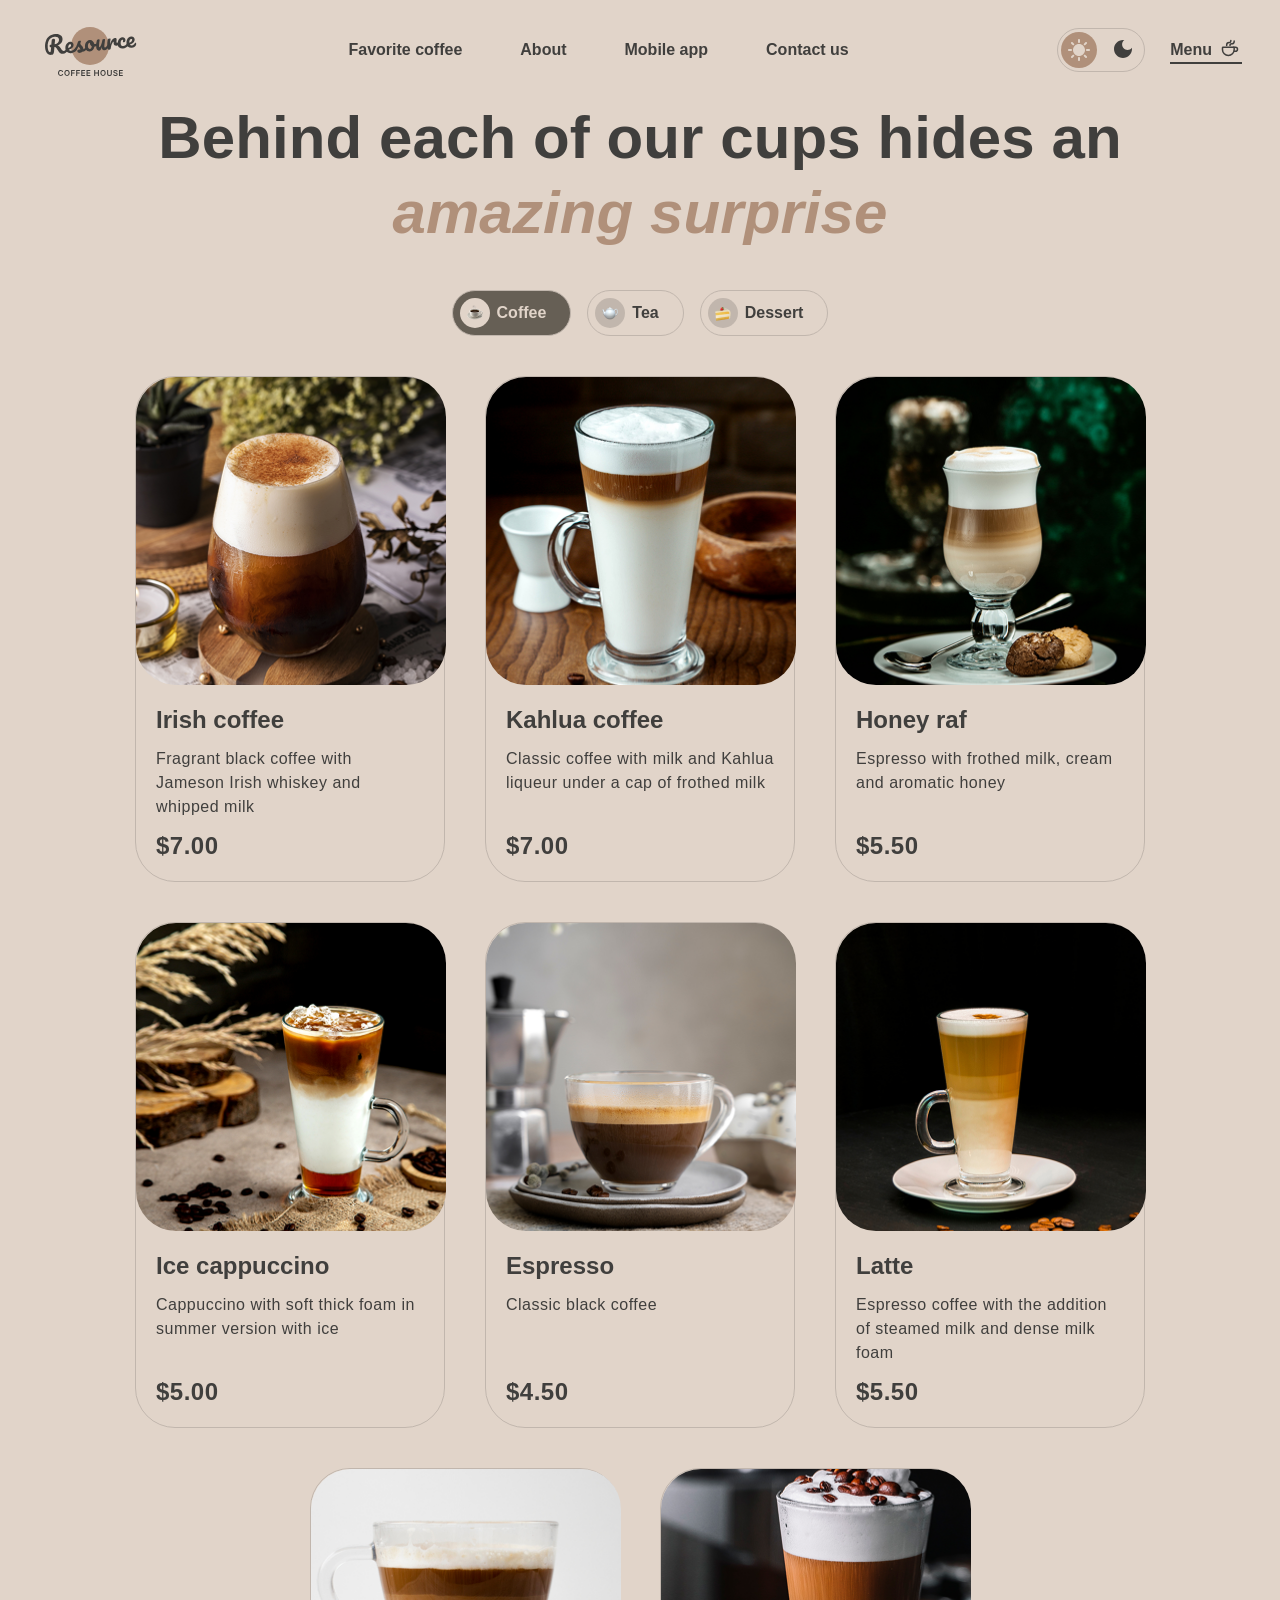
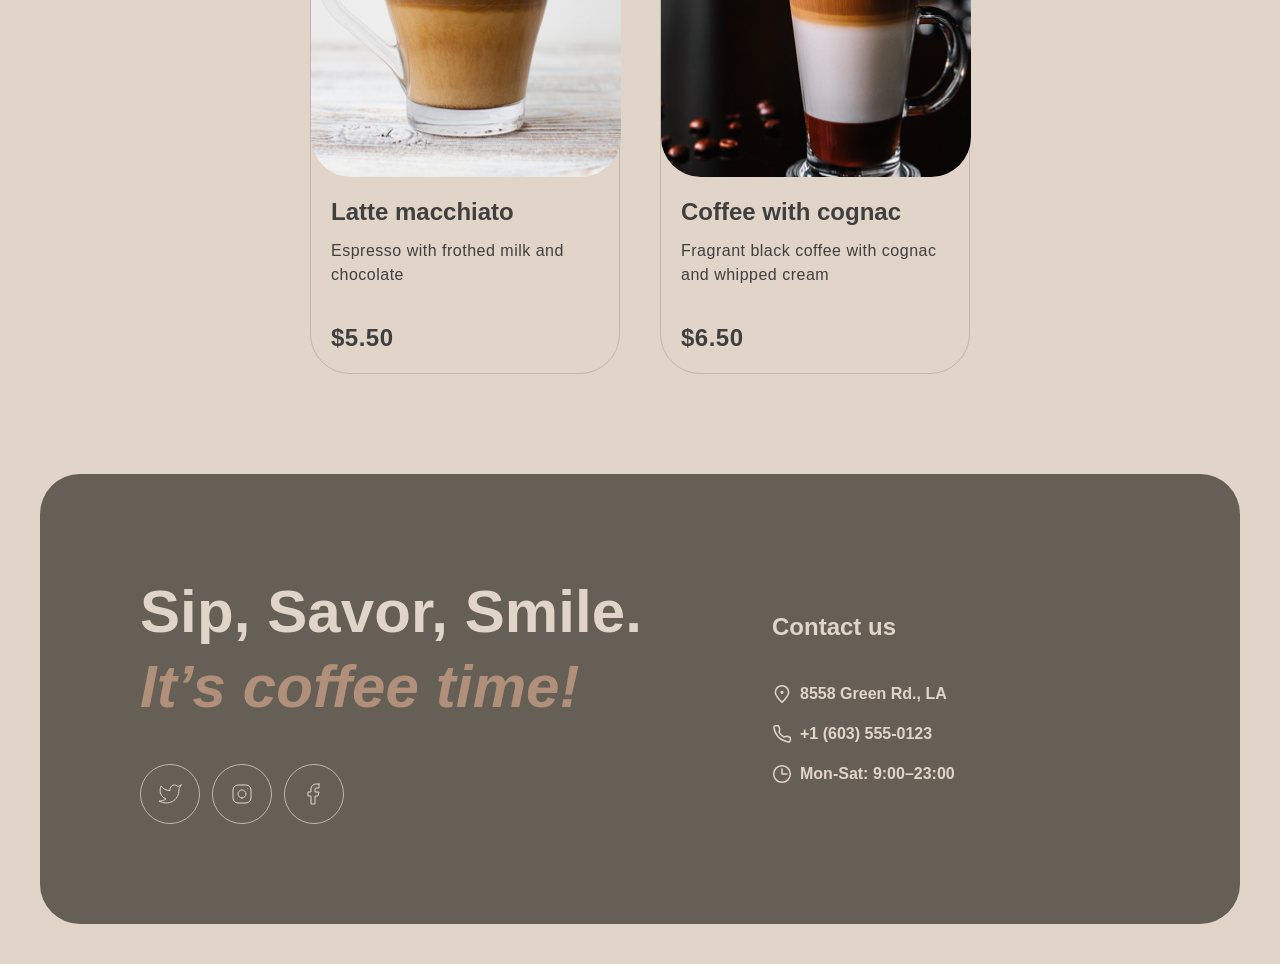
==== menu.html @ 028eb232 "feat: add burger window for 768px resolution" ====
<!DOCTYPE html>
<html lang="en">
<head>
  <meta charset="UTF-8">
  <meta name="viewport" content="width=device-width, initial-scale=1.0">
  <title>Menu</title>
  <link rel="icon" type="image/svg+xml" href="./assets/svg/coffee-favicon.svg">
  <link rel="stylesheet" href="./css/fonts.css">
  <link rel="stylesheet" href="./css/normalize.css">
  <link rel="stylesheet" href="./css/settings.css">
  <link rel="stylesheet" href="./css/base.css">
  <link rel="stylesheet" href="./css/layouts.css">
  <link rel="stylesheet" href="./css/header.css">
  <link rel="stylesheet" href="./css/burger.css">
  <link rel="stylesheet" href="./css/sections.css">
  <link rel="stylesheet" href="./css/menu.css">
  <link rel="stylesheet" href="./css/footer.css">
</head>
<body>

  <header class="header" id="header-placeholder">
    <div class="wrapper">
      <div class="header__menu">
        <div class="header__logo">
          <a href="index.html">
            <span class="title-resource">
              <svg width="93" height="23" viewBox="0 0 93 23" fill="none" xmlns="http://www.w3.org/2000/svg">
                <path d="M91.4304 9.72829C91.6376 9.71017 91.8054 9.79186 91.9337 9.97336C92.0779 10.1535 92.1647 10.4109 92.194 10.7456C92.2442 11.3194 92.1519 11.8254 91.9172 12.2635C91.5309 12.9879 90.9878 13.5735 90.2881 14.0202C89.6043 14.4655 88.7603 14.732 87.7562 14.8199C86.226 14.9538 84.9988 14.6034 84.0745 13.7688C83.1489 12.9182 82.6177 11.7119 82.4811 10.1499C82.3849 9.05008 82.5267 8.00976 82.9067 7.02891C83.2852 6.03212 83.8566 5.21924 84.6207 4.59025C85.4007 3.95987 86.3087 3.59935 87.3448 3.50871C88.2692 3.42783 89.0348 3.64192 89.6415 4.15098C90.2468 4.64411 90.5905 5.36087 90.6728 6.30128C90.769 7.40108 90.4535 8.38432 89.7263 9.251C89.0136 10.1003 87.7291 10.8391 85.8728 11.4673C86.3195 12.167 86.9971 12.4771 87.9056 12.3977C88.5591 12.3405 89.0798 12.1423 89.4678 11.8032C89.8716 11.4627 90.3211 10.9095 90.8162 10.1434C90.9866 9.88758 91.1913 9.74921 91.4304 9.72829ZM87.1433 5.88732C86.5536 5.93892 86.0815 6.32553 85.727 7.04717C85.3885 7.76742 85.2618 8.61368 85.3468 9.58597L85.351 9.63379C86.2719 9.32836 86.9838 8.9288 87.4867 8.43509C87.9896 7.94138 88.2152 7.39966 88.1636 6.80991C88.1371 6.50707 88.0285 6.27565 87.8379 6.11566C87.6617 5.93833 87.4302 5.86222 87.1433 5.88732Z" fill="currentColor"/>
                <path d="M79.0495 15.5817C77.4875 15.7183 76.2298 15.3867 75.2765 14.5867C74.3377 13.7694 73.8048 12.6356 73.6779 11.1851C73.565 9.89403 73.721 8.74004 74.146 7.72313C74.571 6.70622 75.1669 5.89921 75.9338 5.3021C76.7006 4.70499 77.5304 4.36739 78.423 4.2893C79.2996 4.2126 80 4.41633 80.5242 4.90048C81.063 5.36731 81.3679 6.00716 81.439 6.82006C81.4976 7.4895 81.3957 8.06859 81.1333 8.55732C80.8868 9.04465 80.5245 9.30924 80.0463 9.35107C79.7435 9.37757 79.4901 9.32746 79.2863 9.20074C79.0984 9.07263 78.9933 8.88106 78.971 8.62603C78.9613 8.51446 78.966 8.38555 78.9854 8.23931C79.0047 8.09307 79.0195 7.98737 79.0299 7.92222C79.0887 7.67616 79.109 7.44953 79.0909 7.24232C79.0727 7.03511 79.003 6.8806 78.8817 6.77879C78.7763 6.67558 78.628 6.63235 78.4367 6.64908C78.0701 6.68115 77.742 6.8785 77.4525 7.24111C77.1616 7.58778 76.945 8.04841 76.8025 8.62302C76.66 9.19762 76.6181 9.81965 76.6767 10.4891C76.8384 12.338 77.7242 13.1921 79.3341 13.0512C79.9876 12.9941 80.6701 12.7175 81.3816 12.2216C82.1076 11.7084 82.7989 10.9814 83.4554 10.0406C83.6271 9.8007 83.8325 9.6703 84.0716 9.64938C84.2788 9.63125 84.4466 9.71294 84.5749 9.89445C84.7191 10.0746 84.8059 10.332 84.8352 10.6667C84.8882 11.2724 84.78 11.7797 84.5106 12.1888C83.8424 13.1788 83.0045 13.9748 81.9972 14.5769C81.0044 15.1617 80.0218 15.4966 79.0495 15.5817Z" fill="currentColor"/>
                <path d="M65.3009 16.7846C64.6952 16.8376 64.237 16.5565 63.9262 15.9412C63.6313 15.3246 63.4225 14.3149 63.2998 12.9123C63.1185 10.8402 63.2412 8.84593 63.6678 6.92946C63.7708 6.45468 63.9726 6.09973 64.2733 5.86464C64.5885 5.6122 65.0409 5.46019 65.6307 5.40859C65.9495 5.3807 66.1761 5.40103 66.3106 5.46957C66.4451 5.53811 66.5221 5.68395 66.5416 5.9071C66.5639 6.16212 66.4946 6.74639 66.3336 7.6599C66.23 8.31141 66.1513 8.88043 66.0975 9.36697C66.0437 9.85351 66.0156 10.4502 66.0132 11.1571C66.4192 9.74035 66.9114 8.57302 67.4896 7.65513C68.0678 6.73724 68.6516 6.06781 69.2412 5.64682C69.8467 5.22444 70.4124 4.99025 70.9384 4.94423C71.9745 4.85359 72.5378 5.32629 72.6284 6.36233C72.6466 6.56954 72.6188 7.07789 72.545 7.8874C72.4733 8.53612 72.4444 8.94018 72.4584 9.09957C72.5072 9.65744 72.7308 9.91894 73.1293 9.88408C73.5756 9.84503 74.1187 9.44417 74.7587 8.68149C74.9478 8.45615 75.1539 8.33372 75.377 8.3142C75.5842 8.29607 75.752 8.37776 75.8803 8.55927C76.0231 8.72344 76.1078 8.95695 76.1343 9.2598C76.1859 9.84954 76.067 10.3257 75.7775 10.6883C75.3716 11.1896 74.8805 11.6341 74.3041 12.0218C73.7422 12.3922 73.1266 12.6067 72.4571 12.6652C71.6124 12.7392 70.948 12.5805 70.464 12.1891C69.996 11.7964 69.73 11.2335 69.6658 10.5003C69.6449 10.2612 69.6479 10.02 69.6748 9.77675C69.6788 9.45518 69.6759 9.2386 69.6661 9.12703C69.6438 8.872 69.545 8.75216 69.3697 8.7675C69.1306 8.78842 68.8355 9.08727 68.4844 9.66406C68.1479 10.2235 67.8267 10.9583 67.5209 11.8684C67.2151 12.7786 66.9851 13.7302 66.8311 14.7234C66.7213 15.4879 66.5587 16.0161 66.3433 16.308C66.1425 16.5825 65.795 16.7414 65.3009 16.7846Z" fill="currentColor"/>
                <path d="M54.9981 17.6858C54.2808 17.7486 53.6625 17.4734 53.1431 16.8603C52.6382 16.2299 52.3426 15.4206 52.2561 14.4324C52.1515 13.237 52.1357 12.1382 52.2086 11.136C52.2802 10.1179 52.4504 9.03494 52.7194 7.88712C52.837 7.39501 53.0301 7.03279 53.2989 6.80048C53.5677 6.56817 54.0129 6.42483 54.6345 6.37044C54.9852 6.33976 55.2292 6.37463 55.3664 6.47505C55.5196 6.57407 55.606 6.73516 55.6255 6.95831C55.6367 7.08582 55.5867 7.52385 55.4755 8.27238C55.3677 8.87608 55.2869 9.42119 55.2331 9.90773C55.0607 11.6092 54.999 12.7389 55.0478 13.2968C55.0771 13.6315 55.1378 13.8671 55.2301 14.0036C55.3209 14.1241 55.454 14.1767 55.6293 14.1614C55.8684 14.1405 56.1424 13.8756 56.4512 13.3667C56.776 12.8565 57.0951 12.0978 57.4085 11.0906C57.7378 10.0821 58.0317 8.8518 58.2902 7.39975C58.3758 6.91042 58.5371 6.551 58.774 6.32148C59.0269 6.09056 59.4163 5.95209 59.9423 5.90608C60.3089 5.874 60.5681 5.89951 60.7199 5.98259C60.8703 6.04974 60.956 6.20285 60.9769 6.44194C61.0118 6.84042 60.908 7.94968 60.6657 9.76972C60.3979 11.849 60.285 13.1277 60.3268 13.6059C60.3533 13.9087 60.438 14.1422 60.5808 14.3064C60.7223 14.4546 60.8966 14.5197 61.1038 14.5015C61.4226 14.4737 61.7804 14.2496 62.1773 13.8294C62.5888 13.3919 63.1227 12.7027 63.7792 11.7619C63.951 11.5221 64.1564 11.3917 64.3955 11.3707C64.6027 11.3526 64.7704 11.4343 64.8987 11.6158C65.043 11.7959 65.1298 12.0533 65.159 12.3881C65.2148 13.0256 65.1066 13.533 64.8345 13.9101C64.223 14.8149 63.5425 15.5731 62.7929 16.1847C62.0593 16.795 61.1905 17.1441 60.1863 17.2319C59.4212 17.2988 58.8296 17.0535 58.4114 16.4958C58.0091 15.9367 57.7613 15.1232 57.6679 14.0553C57.4917 15.1629 57.1585 16.0352 56.6681 16.6724C56.1764 17.2936 55.6197 17.6314 54.9981 17.6858Z" fill="currentColor"/>
                <path d="M53.3125 10.3166C53.5197 10.2985 53.6882 10.3881 53.8179 10.5856C53.9476 10.783 54.0264 11.0411 54.0543 11.3599C54.1212 12.125 53.9298 12.5995 53.4801 12.7834C52.5531 13.2017 51.5178 13.4851 50.3744 13.6333C50.1887 14.9987 49.6851 16.1268 48.8636 17.0178C48.0408 17.8929 47.0635 18.3799 45.9318 18.4789C44.9755 18.5626 44.1344 18.4033 43.4086 18.001C42.6987 17.5973 42.1349 17.0283 41.7173 16.2939C41.2998 15.5595 41.0519 14.746 40.9738 13.8534C40.8678 12.6421 41.0048 11.5459 41.3848 10.5651C41.7633 9.56831 42.3361 8.77136 43.1029 8.17425C43.8684 7.5612 44.7453 7.21145 45.7335 7.12499C46.9449 7.01901 47.9541 7.35633 48.7612 8.13696C49.5829 8.90025 50.1111 9.88997 50.346 11.1061C51.091 10.9928 51.9696 10.7553 52.982 10.3937C53.1067 10.3506 53.2169 10.3249 53.3125 10.3166ZM45.9014 15.9279C46.4114 15.8832 46.8316 15.6377 47.162 15.1912C47.5082 14.7433 47.711 14.1233 47.7702 13.3311C47.2468 13.0396 46.8259 12.6348 46.5075 12.1165C46.2051 11.5969 46.0273 11.0343 45.9743 10.4286C45.952 10.1735 45.9536 9.91643 45.9791 9.65722L45.8596 9.66767C45.222 9.72345 44.7153 10.081 44.3393 10.7403C43.9779 11.3822 43.846 12.261 43.9436 13.3768C44.0203 14.2534 44.2462 14.9082 44.6214 15.3412C45.0125 15.7727 45.4391 15.9683 45.9014 15.9279Z" fill="currentColor"/>
                <path d="M36.0623 19.8725C35.2334 19.945 34.5791 19.8095 34.0994 19.466C33.6355 19.1211 33.3827 18.7096 33.3409 18.2314C33.3046 17.817 33.4247 17.4451 33.701 17.1158C33.9774 16.7864 34.4104 16.596 35.0001 16.5444C35.2074 16.5262 35.4485 16.5292 35.7237 16.5533C36.0134 16.5601 36.2306 16.5652 36.3755 16.5686C36.3233 16.1556 36.1935 15.7734 35.9861 15.4222C35.7946 15.0695 35.5567 14.737 35.2724 14.4246C34.9867 14.0962 34.7211 13.8143 34.4757 13.5788C34.0638 14.5624 33.6381 15.3867 33.1983 16.0515C32.7745 16.715 32.3002 17.3507 31.7752 17.9588C31.5133 18.2708 31.2231 18.4408 30.9043 18.4687C30.6492 18.491 30.4344 18.4214 30.2596 18.2601C30.0835 18.0827 29.9836 17.8586 29.9599 17.5876C29.932 17.2688 30.0178 16.9642 30.2172 16.6737L30.4946 16.264C31.2764 15.1034 31.8598 14.153 32.2447 13.4126C32.4752 12.9267 32.7403 12.2851 33.04 11.488C33.3383 10.6749 33.6265 9.83857 33.9046 8.97905C34.1461 8.25124 34.745 7.84549 35.7014 7.76182C36.1477 7.72278 36.462 7.73543 36.6443 7.79979C36.8266 7.86415 36.9254 7.98399 36.9407 8.15932C36.9491 8.25495 36.9305 8.40916 36.8848 8.62195C36.8392 8.83474 36.7697 9.04962 36.6762 9.26659C36.4395 9.86549 36.3386 10.3642 36.3735 10.7627C36.3944 11.0018 36.4971 11.2578 36.6816 11.5307C36.882 11.8023 37.1764 12.1379 37.5647 12.5376C38.1333 13.1624 38.5661 13.7028 38.8629 14.1586C39.1743 14.5971 39.3544 15.0953 39.4032 15.6532C39.4172 15.8126 39.4208 16.0371 39.414 16.3268C40.1685 15.9557 41.0146 15.0706 41.9522 13.6715C42.124 13.4316 42.3294 13.3012 42.5685 13.2803C42.7757 13.2622 42.9434 13.3439 43.0717 13.5254C43.216 13.7055 43.3028 13.9629 43.332 14.2976C43.385 14.9033 43.2768 15.4107 43.0075 15.8197C42.297 16.8777 41.5912 17.622 40.89 18.0528C40.2034 18.4662 39.3276 18.7355 38.2625 18.8608C37.6723 19.4586 36.9389 19.7958 36.0623 19.8725Z" fill="currentColor"/>
                <path d="M32.3681 14.1727C32.5753 14.1545 32.743 14.2362 32.8714 14.4177C33.0156 14.5978 33.1024 14.8553 33.1317 15.19C33.1874 15.8276 33.0792 16.3349 32.8071 16.7121C32.2801 17.4809 31.5011 18.2156 30.4703 18.9161C29.4553 19.6152 28.3342 20.0185 27.1069 20.1259C25.4333 20.2723 24.0945 19.9317 23.0906 19.104C22.0866 18.2764 21.5156 17.0736 21.3776 15.4956C21.2813 14.3958 21.4232 13.3555 21.8032 12.3746C22.1817 11.3778 22.7531 10.5649 23.5171 9.93595C24.2972 9.30557 25.2052 8.94506 26.2413 8.85442C27.1657 8.77354 27.9313 8.98763 28.538 9.49669C29.1432 9.98981 29.487 10.7066 29.5693 11.647C29.6655 12.7468 29.35 13.73 28.6228 14.5967C27.9101 15.446 26.6336 16.1841 24.7932 16.8109C25.2558 17.5092 26.045 17.8096 27.1607 17.712C27.878 17.6492 28.6693 17.3311 29.5346 16.7575C30.4144 16.1665 31.1535 15.4353 31.7518 14.5639C31.9236 14.324 32.129 14.1936 32.3681 14.1727ZM26.0398 11.233C25.45 11.2846 24.9779 11.6712 24.6235 12.3929C24.285 13.1131 24.1583 13.9594 24.2433 14.9317L24.2475 14.9795C25.1684 14.6741 25.8803 14.2745 26.3832 13.7808C26.886 13.2871 27.1117 12.7454 27.0601 12.1556C27.0336 11.8528 26.925 11.6214 26.7343 11.4614C26.5582 11.284 26.3267 11.2079 26.0398 11.233Z" fill="currentColor"/>
                <path d="M23.4426 14.9538C23.6498 14.9356 23.8176 15.0173 23.9459 15.1988C24.0901 15.3789 24.1769 15.6364 24.2062 15.9711C24.2605 16.5927 24.1524 17.1001 23.8816 17.4932C23.1974 18.4846 22.4871 19.2695 21.7507 19.8478C21.0129 20.4103 20.1101 20.7382 19.0421 20.8317C18.0061 20.9223 17.0971 20.7208 16.3151 20.227C15.549 19.7319 14.7799 18.8355 14.0079 17.5379C13.3871 16.5 12.9029 15.7393 12.5555 15.2558C12.2066 14.7563 11.871 14.4082 11.5486 14.2116C11.2422 14.0135 10.8717 13.9094 10.4372 13.8992C10.4027 14.2395 10.3115 15.3076 10.1634 17.1033C10.1056 17.9114 10.0684 18.4045 10.0519 18.5826C9.97758 19.5689 9.72434 20.3459 9.29218 20.9137C8.85863 21.4656 8.15571 21.7841 7.18343 21.8692C6.11551 21.9626 5.13994 21.7347 4.25672 21.1856C3.38804 20.6192 2.68175 19.7976 2.13784 18.7209C1.59254 17.6283 1.25713 16.3647 1.13163 14.9302C0.897356 12.2524 1.15739 9.90081 1.91173 7.87536C2.68201 5.84851 3.85933 4.25183 5.44369 3.0853C7.04259 1.90145 8.94184 1.2133 11.1414 1.02086C12.6716 0.886984 13.9749 1.00585 15.0514 1.37744C16.1279 1.74903 16.9487 2.31966 17.514 3.08932C18.0951 3.85759 18.4304 4.75178 18.5196 5.77189C18.5977 6.66448 18.4592 7.55995 18.1042 8.45832C17.7636 9.33935 17.1996 10.1436 16.412 10.871C15.6244 11.5984 14.6389 12.1745 13.4554 12.5992C14.2386 12.7395 14.8576 13.0226 15.3125 13.4486C15.7673 13.8746 16.241 14.5158 16.7335 15.3721C17.2635 16.2894 17.7632 16.9524 18.2326 17.361C18.7179 17.7683 19.2475 17.9468 19.8213 17.8966C20.3313 17.852 20.8028 17.6421 21.2358 17.2669C21.6673 16.8758 22.1975 16.2351 22.8263 15.345C22.9981 15.1051 23.2035 14.9747 23.4426 14.9538ZM7.1357 14.164C6.59377 14.2114 6.20804 14.1167 5.97852 13.8798C5.76494 13.6415 5.64421 13.3629 5.61632 13.0442C5.58285 12.6616 5.6759 12.3483 5.89546 12.1042C6.13096 11.8588 6.40811 11.7221 6.72689 11.6942L7.3246 11.6419C7.44297 10.0576 7.56422 8.68981 7.68836 7.53861C7.80493 6.48444 8.42905 5.90785 9.56073 5.80884C10.4693 5.72936 10.9591 6.09606 11.0302 6.90896C11.0455 7.08429 11.0494 7.22047 11.0419 7.3175L10.6718 11.3491C11.5283 11.226 12.2912 10.9504 12.9605 10.5225C13.6457 10.0931 14.1669 9.53357 14.5241 8.8438C14.8973 8.15265 15.0476 7.39265 14.9751 6.56382C14.8873 5.55966 14.4756 4.80065 13.74 4.28681C13.0044 3.77296 11.9751 3.57391 10.6522 3.68965C9.09015 3.82631 7.75355 4.33675 6.64238 5.22096C5.54576 6.08783 4.73764 7.31494 4.21801 8.90226C3.69698 10.4737 3.53199 12.3512 3.72303 14.5348C3.81228 15.5549 3.99258 16.4225 4.26394 17.1376C4.53529 17.8527 4.83843 18.3803 5.17334 18.7204C5.50826 19.0605 5.8112 19.2187 6.08217 19.195C6.28938 19.1768 6.44767 19.0586 6.55706 18.8402C6.68238 18.6205 6.76467 18.276 6.80392 17.8068L7.1357 14.164Z" fill="currentColor"/>
              </svg>
            </span>
            <span class="title-coffeHouse">
              <svg width="65" height="6" viewBox="0 0 65 6" fill="none" xmlns="http://www.w3.org/2000/svg">
                <path d="M60.9766 5.89777V0.0795898H64.7607V0.963113H62.0305V2.54266H64.5646V3.42618H62.0305V5.01425H64.7834V5.89777H60.9766Z" fill="currentColor"/>
                <path d="M58.544 1.67898C58.5175 1.43087 58.4058 1.23769 58.2088 1.09943C58.0137 0.961174 57.7599 0.892045 57.4474 0.892045C57.2277 0.892045 57.0393 0.925189 56.8821 0.991477C56.7249 1.05777 56.6046 1.14773 56.5213 1.26136C56.438 1.375 56.3954 1.50474 56.3935 1.65057C56.3935 1.77178 56.4209 1.87689 56.4759 1.96591C56.5327 2.05492 56.6094 2.13068 56.706 2.19318C56.8026 2.25379 56.9096 2.30492 57.027 2.34659C57.1444 2.38826 57.2628 2.4233 57.3821 2.4517L57.9276 2.58807C58.1473 2.6392 58.3584 2.70833 58.5611 2.79545C58.7656 2.88258 58.9484 2.99242 59.1094 3.125C59.2723 3.25758 59.401 3.41761 59.4957 3.60511C59.5904 3.79261 59.6378 4.01231 59.6378 4.2642C59.6378 4.60511 59.5507 4.9053 59.3764 5.16477C59.2022 5.42235 58.9503 5.62405 58.6207 5.76989C58.2931 5.91383 57.8963 5.9858 57.4304 5.9858C56.9777 5.9858 56.5848 5.91572 56.2514 5.77557C55.92 5.63542 55.6605 5.43087 55.473 5.16193C55.2874 4.89299 55.187 4.56534 55.1719 4.17898H56.2088C56.224 4.38163 56.2865 4.55019 56.3963 4.68466C56.5062 4.81913 56.6491 4.91951 56.8253 4.9858C57.0033 5.05208 57.2022 5.08523 57.4219 5.08523C57.651 5.08523 57.8518 5.05114 58.0241 4.98295C58.1984 4.91288 58.3348 4.81629 58.4332 4.69318C58.5317 4.56818 58.5819 4.42235 58.5838 4.25568C58.5819 4.10417 58.5374 3.97917 58.4503 3.88068C58.3632 3.7803 58.241 3.69697 58.0838 3.63068C57.9285 3.5625 57.7467 3.50189 57.5384 3.44886L56.8764 3.27841C56.3973 3.1553 56.0185 2.96875 55.7401 2.71875C55.4635 2.46686 55.3253 2.13258 55.3253 1.71591C55.3253 1.37311 55.4181 1.07292 55.6037 0.815341C55.7912 0.557765 56.0459 0.357955 56.3679 0.215909C56.6899 0.0719697 57.0545 0 57.4616 0C57.8745 0 58.2363 0.0719697 58.5469 0.215909C58.8594 0.357955 59.1046 0.555871 59.2827 0.809659C59.4607 1.06155 59.5526 1.35133 59.5582 1.67898H58.544Z" fill="currentColor"/>
                <path d="M52.7828 0.0795898H53.8368V3.88073C53.8368 4.29739 53.7383 4.66387 53.5414 4.98016C53.3463 5.29645 53.0717 5.5436 52.7175 5.72164C52.3633 5.89777 51.9495 5.98584 51.476 5.98584C51.0006 5.98584 50.5859 5.89777 50.2317 5.72164C49.8775 5.5436 49.6029 5.29645 49.4078 4.98016C49.2128 4.66387 49.1152 4.29739 49.1152 3.88073V0.0795898H50.1692V3.79266C50.1692 4.03508 50.2222 4.25099 50.3283 4.44039C50.4363 4.62978 50.5878 4.77845 50.7828 4.88641C50.9779 4.99247 51.209 5.0455 51.476 5.0455C51.7431 5.0455 51.9741 4.99247 52.1692 4.88641C52.3662 4.77845 52.5177 4.62978 52.6238 4.44039C52.7298 4.25099 52.7828 4.03508 52.7828 3.79266V0.0795898Z" fill="currentColor"/>
                <path d="M47.7177 2.98864C47.7177 3.61553 47.6003 4.15246 47.3654 4.59943C47.1325 5.04451 46.8143 5.38542 46.4109 5.62216C46.0094 5.8589 45.5539 5.97727 45.0444 5.97727C44.5349 5.97727 44.0785 5.8589 43.6751 5.62216C43.2736 5.38352 42.9554 5.04167 42.7205 4.59659C42.4876 4.14962 42.3711 3.61364 42.3711 2.98864C42.3711 2.36174 42.4876 1.82576 42.7205 1.38068C42.9554 0.933712 43.2736 0.591856 43.6751 0.355114C44.0785 0.118371 44.5349 0 45.0444 0C45.5539 0 46.0094 0.118371 46.4109 0.355114C46.8143 0.591856 47.1325 0.933712 47.3654 1.38068C47.6003 1.82576 47.7177 2.36174 47.7177 2.98864ZM46.658 2.98864C46.658 2.54735 46.5889 2.17519 46.4506 1.87216C46.3143 1.56723 46.1249 1.33712 45.8825 1.18182C45.64 1.02462 45.3607 0.946023 45.0444 0.946023C44.7281 0.946023 44.4487 1.02462 44.2063 1.18182C43.9639 1.33712 43.7736 1.56723 43.6353 1.87216C43.4989 2.17519 43.4308 2.54735 43.4308 2.98864C43.4308 3.42992 43.4989 3.80303 43.6353 4.10795C43.7736 4.41098 43.9639 4.6411 44.2063 4.7983C44.4487 4.9536 44.7281 5.03125 45.0444 5.03125C45.3607 5.03125 45.64 4.9536 45.8825 4.7983C46.1249 4.6411 46.3143 4.41098 46.4506 4.10795C46.5889 3.80303 46.658 3.42992 46.658 2.98864Z" fill="currentColor"/>
                <path d="M36.166 5.89777V0.0795898H37.22V2.54266H39.916V0.0795898H40.9728V5.89777H39.916V3.42618H37.22V5.89777H36.166Z" fill="currentColor"/>
                <path d="M28.5234 5.89777V0.0795898H32.3075V0.963113H29.5774V2.54266H32.1115V3.42618H29.5774V5.01425H32.3303V5.89777H28.5234Z" fill="currentColor"/>
                <path d="M23.2637 5.89777V0.0795898H27.0478V0.963113H24.3176V2.54266H26.8517V3.42618H24.3176V5.01425H27.0705V5.89777H23.2637Z" fill="currentColor"/>
                <path d="M18.1758 5.89777V0.0795898H21.9031V0.963113H19.2298V2.54266H21.6474V3.42618H19.2298V5.89777H18.1758Z" fill="currentColor"/>
                <path d="M13.0879 5.89777V0.0795898H16.8152V0.963113H14.1419V2.54266H16.5595V3.42618H14.1419V5.89777H13.0879Z" fill="currentColor"/>
                <path d="M11.6923 2.98864C11.6923 3.61553 11.5749 4.15246 11.34 4.59943C11.1071 5.04451 10.7889 5.38542 10.3855 5.62216C9.98396 5.8589 9.52847 5.97727 9.019 5.97727C8.50953 5.97727 8.05309 5.8589 7.64968 5.62216C7.24817 5.38352 6.92998 5.04167 6.69513 4.59659C6.46218 4.14962 6.3457 3.61364 6.3457 2.98864C6.3457 2.36174 6.46218 1.82576 6.69513 1.38068C6.92998 0.933712 7.24817 0.591856 7.64968 0.355114C8.05309 0.118371 8.50953 0 9.019 0C9.52847 0 9.98396 0.118371 10.3855 0.355114C10.7889 0.591856 11.1071 0.933712 11.34 1.38068C11.5749 1.82576 11.6923 2.36174 11.6923 2.98864ZM10.6326 2.98864C10.6326 2.54735 10.5635 2.17519 10.4252 1.87216C10.2889 1.56723 10.0995 1.33712 9.85707 1.18182C9.61464 1.02462 9.33529 0.946023 9.019 0.946023C8.70271 0.946023 8.42335 1.02462 8.18093 1.18182C7.93851 1.33712 7.74817 1.56723 7.60991 1.87216C7.47354 2.17519 7.40536 2.54735 7.40536 2.98864C7.40536 3.42992 7.47354 3.80303 7.60991 4.10795C7.74817 4.41098 7.93851 4.6411 8.18093 4.7983C8.42335 4.9536 8.70271 5.03125 9.019 5.03125C9.33529 5.03125 9.61464 4.9536 9.85707 4.7983C10.0995 4.6411 10.2889 4.41098 10.4252 4.10795C10.5635 3.80303 10.6326 3.42992 10.6326 2.98864Z" fill="currentColor"/>
                <path d="M5.12784 2.04261H4.06534C4.03504 1.86837 3.97917 1.71402 3.89773 1.57955C3.81629 1.44318 3.71496 1.32765 3.59375 1.23295C3.47254 1.13826 3.33428 1.06723 3.17898 1.01989C3.02557 0.970644 2.85985 0.946023 2.68182 0.946023C2.36553 0.946023 2.08523 1.02557 1.84091 1.18466C1.59659 1.34186 1.4053 1.57292 1.26705 1.87784C1.12879 2.18087 1.05966 2.55114 1.05966 2.98864C1.05966 3.43371 1.12879 3.80871 1.26705 4.11364C1.4072 4.41667 1.59848 4.64583 1.84091 4.80114C2.08523 4.95455 2.36458 5.03125 2.67898 5.03125C2.85322 5.03125 3.0161 5.00852 3.16761 4.96307C3.32102 4.91572 3.45833 4.84659 3.57955 4.75568C3.70265 4.66477 3.80587 4.55303 3.8892 4.42045C3.97443 4.28788 4.03314 4.13636 4.06534 3.96591L5.12784 3.97159C5.08807 4.24811 5.00189 4.50758 4.86932 4.75C4.73864 4.99242 4.56723 5.20644 4.35511 5.39205C4.14299 5.57576 3.89489 5.7197 3.6108 5.82386C3.3267 5.92614 3.01136 5.97727 2.66477 5.97727C2.15341 5.97727 1.69697 5.8589 1.29545 5.62216C0.893939 5.38542 0.577652 5.04356 0.346591 4.59659C0.11553 4.14962 0 3.61364 0 2.98864C0 2.36174 0.116477 1.82576 0.349432 1.38068C0.582386 0.933712 0.899621 0.591856 1.30114 0.355114C1.70265 0.118371 2.1572 0 2.66477 0C2.98864 0 3.28977 0.0454545 3.56818 0.136364C3.84659 0.227273 4.0947 0.360796 4.3125 0.536932C4.5303 0.711174 4.70928 0.925189 4.84943 1.17898C4.99148 1.43087 5.08428 1.71875 5.12784 2.04261Z" fill="currentColor"/>
              </svg>
            </span>
          </a>
        </div>
        <nav class="nav opened-burger-menu">
          <ul class="nav-list action-link">
            <li class="nav-item"><a href="index.html#Favorite-coffee" class="nav-link">Favorite coffee</a></li>
            <li class="nav-item"><a href="index.html#About" class="nav-link">About</a></li>
            <li class="nav-item"><a href="index.html#Mobile-app" class="nav-link">Mobile app</a></li>
            <li class="nav-item"><a href="#Contact-us" class="nav-link">Contact us</a></li>
          </ul>
          <a href="menu.html" class="menu-link-copy">
            <span class="action-link burger-chore">Menu</span>
            <svg width="40" height="40" viewBox="0 0 20 20" fill="none" xmlns="http://www.w3.org/2000/svg">
              <path d="M14.166 9.76667V11.6667C14.166 14.8883 11.5543 17.5 8.33268 17.5C5.11102 17.5 2.49935 14.8883 2.49935 11.6667V9.76667C2.49935 9.4353 2.76798 9.16667 3.09935 9.16667H13.566C13.8974 9.16667 14.166 9.4353 14.166 9.76667Z" stroke="currentColor" stroke-width="1.5" stroke-linecap="round" stroke-linejoin="round"/>
              <path d="M9.99935 7.49996C9.99935 6.66663 10.5946 5.83329 11.7851 5.83329C13.1 5.83329 14.166 4.7673 14.166 3.45234V2.91663" stroke="currentColor" stroke-width="1.5" stroke-linecap="round" stroke-linejoin="round"/>
              <path d="M6.66732 7.5V7.08333C6.66732 5.70262 7.78661 4.58333 9.16732 4.58333C10.0878 4.58333 10.834 3.83714 10.834 2.91667V2.5" stroke="currentColor" stroke-width="1.5" stroke-linecap="round" stroke-linejoin="round"/>
              <path d="M13.334 9.16663H15.4173C16.5679 9.16663 17.5007 10.0994 17.5007 11.25C17.5007 12.4006 16.5679 13.3333 15.4173 13.3333H14.1673" stroke="currentColor" stroke-width="1.5" stroke-linecap="round" stroke-linejoin="round"/>
            </svg>
          </a>
        </nav>
        <div class="header__actions">
          <button type="button" class="theme-toggle" aria-label="Switch the theme">
            <span class="theme-toggle__icon theme-toggle__icon-sun">
              <svg width="22" height="22" viewBox="0 0 22 22" fill="currentColor" xmlns="http://www.w3.org/2000/svg">
                <path d="M10 3V1C10 0.45 10.45 0 11 0C11.55 0 12 0.45 12 1V3C12 3.55 11.55 4 11 4C10.45 4 10 3.55 10 3ZM17.36 6.05L18.77 4.63C19.16 4.24 19.16 3.61 18.77 3.22C18.38 2.83 17.75 2.83 17.36 3.22L15.95 4.64C15.56 5.03 15.56 5.66 15.95 6.05C16.34 6.44 16.97 6.44 17.36 6.05ZM21 10H19C18.45 10 18 10.45 18 11C18 11.55 18.45 12 19 12H21C21.55 12 22 11.55 22 11C22 10.45 21.55 10 21 10ZM11 18C10.45 18 10 18.45 10 19V21C10 21.55 10.45 22 11 22C11.55 22 12 21.55 12 21V19C12 18.45 11.55 18 11 18ZM4.64 6.05L3.22 4.64C2.83 4.25 2.83 3.61 3.22 3.23C3.61 2.85 4.25 2.84 4.63 3.23L6.04 4.64C6.43 5.03 6.43 5.67 6.04 6.05C5.65 6.43 5.02 6.44 4.64 6.05ZM15.95 15.95C15.56 16.34 15.56 16.98 15.95 17.36L17.36 18.77C17.75 19.16 18.39 19.16 18.77 18.77C19.16 18.38 19.16 17.74 18.77 17.36L17.36 15.95C16.98 15.56 16.34 15.56 15.95 15.95ZM1 12H3C3.55 12 4 11.55 4 11C4 10.45 3.55 10 3 10H1C0.45 10 0 10.45 0 11C0 11.55 0.45 12 1 12ZM4.64 18.78L6.05 17.37C6.44 16.98 6.44 16.34 6.05 15.96C5.66 15.58 5.02 15.57 4.64 15.96L3.23 17.37C2.84 17.76 2.84 18.4 3.23 18.78C3.61 19.17 4.25 19.17 4.64 18.78ZM11 5C7.69 5 5 7.69 5 11C5 14.31 7.69 17 11 17C14.31 17 17 14.31 17 11C17 7.69 14.31 5 11 5Z" fill="currentColor"/>
              </svg>
            </span>
            <span class="theme-toggle__icon theme-toggle__icon-moon">
              <svg width="20" height="20" viewBox="0 0 20 20" fill="currentColor" xmlns="http://www.w3.org/2000/svg">
                <path d="M9 0C4.03 0 0 4.03 0 9C0 13.97 4.03 18 9 18C13.97 18 18 13.97 18 9C18 8.54 17.96 8.08 17.9 7.64C16.92 9.01 15.32 9.9 13.5 9.9C10.52 9.9 8.1 7.48 8.1 4.5C8.1 2.69 8.99 1.08 10.36 0.0999999C9.92 0.0399999 9.46 0 9 0Z" fill="currentColor"/>
              </svg>
            </span>
          </button>
          <a href="menu.html" class="menu-link">
            <span class="action-link">Menu</span>
            <svg width="20" height="20" viewBox="0 0 20 20" fill="none" xmlns="http://www.w3.org/2000/svg">
              <path d="M14.166 9.76667V11.6667C14.166 14.8883 11.5543 17.5 8.33268 17.5C5.11102 17.5 2.49935 14.8883 2.49935 11.6667V9.76667C2.49935 9.4353 2.76798 9.16667 3.09935 9.16667H13.566C13.8974 9.16667 14.166 9.4353 14.166 9.76667Z" stroke="currentColor" stroke-width="1.5" stroke-linecap="round" stroke-linejoin="round"/>
              <path d="M9.99935 7.49996C9.99935 6.66663 10.5946 5.83329 11.7851 5.83329C13.1 5.83329 14.166 4.7673 14.166 3.45234V2.91663" stroke="currentColor" stroke-width="1.5" stroke-linecap="round" stroke-linejoin="round"/>
              <path d="M6.66732 7.5V7.08333C6.66732 5.70262 7.78661 4.58333 9.16732 4.58333C10.0878 4.58333 10.834 3.83714 10.834 2.91667V2.5" stroke="currentColor" stroke-width="1.5" stroke-linecap="round" stroke-linejoin="round"/>
              <path d="M13.334 9.16663H15.4173C16.5679 9.16663 17.5007 10.0994 17.5007 11.25C17.5007 12.4006 16.5679 13.3333 15.4173 13.3333H14.1673" stroke="currentColor" stroke-width="1.5" stroke-linecap="round" stroke-linejoin="round"/>
            </svg>
          </a>
          <button type="button" class="burger-button hide" aria-label="Open menu">
            <span class="burger-line first-line"></span>
            <span class="burger-line second-line"></span>
          </button>
        </div>
      </div>
    </div>
  </header>

  <main>
    <section class="menu-section">
      <div class="wrapper">
        <div class="menu-offer">
          <h1 class="visually-hidden">Behind each of our cups hides an amazing surprise</h1>
          <h2 class="text-center">Behind each of our cups hides an <span class="all-layuots-text">amazing surprise</span></h2>
          <div class="tabs">
            <button type="button" class="tab tab-coffee active-tab">
              <img src="./assets/svg/coffee.png" alt="" width="16" height="16">
              <span class="action-link">Coffee</span>
            </button>
            <button type="button" class="tab tab-tea">
              <img src="./assets/svg/tea.png" alt="" width="16" height="16">
              <span class="action-link">Tea</span>
            </button>
            <button type="button" class="tab tab-dessert">
              <img src="./assets/svg/dessert.png" alt="" width="16" height="16">
              <span class="action-link">Dessert</span>
            </button>
          </div>
        </div>
        <div class="menu">

          <div class="menu-carts">
              <div class="cart__preview">
                <div class="cart__img">
                  <img src="./assets/img/coffee-1.png" alt="">
                </div>
                <div class="cart__title">
                  <div class="cart-description">
                    <h3>Irish coffee</h3>
                    <p>Fragrant black coffee with Jameson Irish whiskey and whipped milk</p>
                  </div>
                  <p class="cart__price">$7.00</p>
                </div>
              </div>
              <div class="cart__preview">
                <div class="cart__img">
                  <img src="./assets/img/coffee-2.png" alt="">
                </div>
                <div class="cart__title">
                  <div class="cart-description">
                    <h3>Kahlua coffee</h3>
                    <p>Classic coffee with milk and Kahlua liqueur under a cap of frothed milk</p>
                  </div>
                  <p class="cart__price">$7.00</p>
                </div>
              </div>
              <div class="cart__preview">
                <div class="cart__img">
                  <img src="./assets/img/coffee-3.png" alt="">
                </div>
                <div class="cart__title">
                  <div class="cart-description">
                    <h3>Honey raf</h3>
                    <p>Espresso with frothed milk, cream and aromatic honey</p>
                  </div>
                  <p class="cart__price">$5.50</p>
                </div>
              </div>
              <div class="cart__preview">
                <div class="cart__img">
                  <img src="./assets/img/coffee-4.png" alt="">
                </div>
                <div class="cart__title">
                  <div class="cart-description">
                    <h3>Ice cappuccino</h3>
                    <p>Cappuccino with soft thick foam in summer version with ice</p>
                  </div>
                  <p class="cart__price">$5.00</p>
                </div>
              </div>
              <div class="cart__preview">
                <div class="cart__img">
                  <img src="./assets/img/coffee-5.png" alt="">
                </div>
                <div class="cart__title">
                  <div class="cart-description">
                    <h3>Espresso</h3>
                    <p>Classic black coffee</p>
                  </div>
                  <p class="cart__price">$4.50</p>
                </div>
              </div>
              <div class="cart__preview">
                <div class="cart__img">
                  <img src="./assets/img/coffee-6.png" alt="">
                </div>
                <div class="cart__title">
                  <div class="cart-description">
                    <h3>Latte</h3>
                    <p>Espresso coffee with the addition of steamed milk and dense milk foam</p>
                  </div>
                  <p class="cart__price">$5.50</p>
                </div>
              </div>
              <div class="cart__preview">
                <div class="cart__img">
                  <img src="./assets/img/coffee-7.png" alt="">
                </div>
                <div class="cart__title">
                  <div class="cart-description">
                    <h3>Latte macchiato</h3>
                    <p>Espresso with frothed milk and chocolate</p>
                  </div>
                  <p class="cart__price">$5.50</p>
                </div>
              </div>
              <div class="cart__preview">
                <div class="cart__img">
                  <img src="./assets/img/coffee-8.png" alt="">
                </div>
                <div class="cart__title">
                  <div class="cart-description">
                    <h3>Coffee with cognac</h3>
                    <p>Fragrant black coffee with cognac and whipped cream</p>
                  </div>
                  <p class="cart__price">$6.50</p>
                </div>
              </div>
          </div>
          <div class="refresh">
            <span>
              <svg width="24" height="24" viewBox="0 0 24 24" fill="none" xmlns="http://www.w3.org/2000/svg">
                <path d="M21.8883 13.5C21.1645 18.3113 17.013 22 12 22C6.47715 22 2 17.5228 2 12C2 6.47715 6.47715 2 12 2C16.1006 2 19.6248 4.46819 21.1679 8" stroke="currentColor" stroke-linecap="round" stroke-linejoin="round"/>
                <path d="M17 8H21.4C21.7314 8 22 7.73137 22 7.4V3" stroke="currentColor" stroke-linecap="round" stroke-linejoin="round"/>
              </svg>
            </span>
          </div>
        </div>
      </div>
    </section>
  </main>

  <footer class="footer" id="footer-placeholder">
    <div class="wrapper">
      <div class="footer-container">
        <div class="footer__offer">
          <h2><span class="for-dark-layouts-text">Sip, Savor, Smile.</span><br><span class="all-layuots-text">It’s coffee time!</span></h2>
          <div class="socials">
            <a class="link-social" href="https://x.com" aria-label="Twitter" target="_blank">
              <svg width="24" height="24" viewBox="0 0 24 24" fill="none" xmlns="http://www.w3.org/2000/svg">
                <path d="M23 3.01006C23 3.01006 20.9821 4.20217 19.86 4.54006C19.2577 3.84757 18.4573 3.35675 17.567 3.13398C16.6767 2.91122 15.7395 2.96725 14.8821 3.29451C14.0247 3.62177 13.2884 4.20446 12.773 4.96377C12.2575 5.72309 11.9877 6.62239 12 7.54006V8.54006C10.2426 8.58562 8.50127 8.19587 6.93101 7.4055C5.36074 6.61513 4.01032 5.44869 3 4.01006C3 4.01006 -1 13.0101 8 17.0101C5.94053 18.408 3.48716 19.109 1 19.0101C10 24.0101 21 19.0101 21 7.51006C20.9991 7.23151 20.9723 6.95365 20.92 6.68006C21.9406 5.67355 23 3.01006 23 3.01006Z" stroke="currentColor" stroke-linecap="round" stroke-linejoin="round"/>
              </svg>
            </a>
            <a class="link-social" href="https://www.instagram.com" aria-label="Instagram" target="_blank">
              <svg width="24" height="24" viewBox="0 0 24 24" fill="none" xmlns="http://www.w3.org/2000/svg">
                <path d="M12 16C14.2091 16 16 14.2091 16 12C16 9.79086 14.2091 8 12 8C9.79086 8 8 9.79086 8 12C8 14.2091 9.79086 16 12 16Z" stroke="currentColor" stroke-linecap="round" stroke-linejoin="round"/>
                <path d="M3 16V8C3 5.23858 5.23858 3 8 3H16C18.7614 3 21 5.23858 21 8V16C21 18.7614 18.7614 21 16 21H8C5.23858 21 3 18.7614 3 16Z" stroke="currentColor"/>
                <path d="M17.5 6.51L17.51 6.49889" stroke="currentColor" stroke-linecap="round" stroke-linejoin="round"/>
              </svg>
            </a>
            <a class="link-social" href="https://www.facebook.com" aria-label="Facebook" target="_blank">
              <svg width="24" height="24" viewBox="0 0 24 24" fill="none" xmlns="http://www.w3.org/2000/svg">
                <path d="M17 2H14C12.6739 2 11.4021 2.52678 10.4645 3.46447C9.52678 4.40215 9 5.67392 9 7V10H6V14H9V22H13V14H16L17 10H13V7C13 6.73478 13.1054 6.48043 13.2929 6.29289C13.4804 6.10536 13.7348 6 14 6H17V2Z" stroke="currentColor" stroke-linecap="round" stroke-linejoin="round"/>
              </svg>
            </a>
          </div>
        </div>
        <div class="contact-us" id="Contact-us">
          <h3>Contact us</h3>
          <div class="links">
            <a class="action-link footer-link" href="https://www.google.com/maps/place/8558+Green+Rd,+Lakeview,+MI+48850,+%D0%A1%D0%A8%D0%90/@43.3316382,-85.260848,17z/data=!3m1!4b1!4m5!3m4!1s0x881894c6be006cd1:0xe34f76d3aeef2154!8m2!3d43.3316343!4d-85.2582731?entry=ttu&g_ep=EgoyMDI2MDkxNi4wIKXMDSoASAFQAw%3D%3D" target="_blank">
              <svg width="20" height="20" viewBox="0 0 20 20" fill="none" xmlns="http://www.w3.org/2000/svg">
                <path d="M16.6663 8.33329C16.6663 12.0152 9.99967 18.3333 9.99967 18.3333C9.99967 18.3333 3.33301 12.0152 3.33301 8.33329C3.33301 4.65139 6.31778 1.66663 9.99967 1.66663C13.6816 1.66663 16.6663 4.65139 16.6663 8.33329Z" stroke="currentColor" stroke-width="1.5"/>
                <path d="M10.0003 9.16667C10.4606 9.16667 10.8337 8.79357 10.8337 8.33333C10.8337 7.8731 10.4606 7.5 10.0003 7.5C9.54009 7.5 9.16699 7.8731 9.16699 8.33333C9.16699 8.79357 9.54009 9.16667 10.0003 9.16667Z" fill="currentColor" stroke="currentColor" stroke-width="1.5" stroke-linecap="round" stroke-linejoin="round"/>
              </svg>
              <span class="text-link">8558 Green Rd., LA</span>
            </a>
            <a class="action-link footer-link" href="tel:+16035550123" title="Call +1 (603) 555-0123">
              <svg width="20" height="20" viewBox="0 0 20 20" fill="none" xmlns="http://www.w3.org/2000/svg">
                <path d="M15.0984 12.2516L11.6665 12.9166C9.34845 11.7531 7.91654 10.4166 7.08321 8.33329L7.72483 4.89154L6.51197 1.66663L3.72946 1.66663C2.60191 1.66663 1.71466 2.59958 1.90108 3.71161C2.29888 6.08454 3.37231 10.0391 6.24987 12.9166C9.27338 15.9401 13.5661 17.3318 16.1378 17.9288C17.299 18.1983 18.3332 17.2908 18.3332 16.0988L18.3332 13.4843L15.0984 12.2516Z" stroke="currentColor" stroke-width="1.5" stroke-linecap="round" stroke-linejoin="round"/>
              </svg>
              <span class="text-link">+1 (603) 555-0123</span>
            </a>
            <div class="action-link footer-link non-underline">
              <svg width="20" height="20" viewBox="0 0 20 20" fill="none" xmlns="http://www.w3.org/2000/svg">
                <g clip-path="url(#clip0_217_1736)">
                <path d="M10 5L10 10L15 10" stroke="currentColor" stroke-width="1.5" stroke-linecap="round" stroke-linejoin="round"/>
                <path d="M10.0003 18.3333C14.6027 18.3333 18.3337 14.6023 18.3337 9.99996C18.3337 5.39759 14.6027 1.66663 10.0003 1.66663C5.39795 1.66663 1.66699 5.39759 1.66699 9.99996C1.66699 14.6023 5.39795 18.3333 10.0003 18.3333Z" stroke="currentColor" stroke-width="1.5" stroke-linecap="round" stroke-linejoin="round"/>
                </g>
                <defs>
                <clipPath id="clip0_217_1736">
                <rect width="20" height="20" fill="white"/>
                </clipPath>
                </defs>
              </svg>
              <span class="text-link">Mon-Sat: 9:00–23:00</span>
            </div>
          </div>
        </div>
      </div>
    </div>
  </footer>

<!-- <script src="./js/coffee-site-parts.js"></script> -->
 <script src="./js/index.js"></script>
 <!-- <script type="module" src="./js/tab-select.js"></script> -->
   <script src="./js/switch-style.js"></script>
    <script src="./js/burger.js"></script>
</body>
</html>
---- css/fonts.css ----
/* inter-regular - latin */
@font-face {
  font-display: swap; /* Check https://developer.mozilla.org/en-US/docs/Web/CSS/@font-face/font-display for other options. */
  font-family: 'Inter';
  font-style: normal;
  font-weight: 400;
  src: url('./fonts/inter-v20-latin-regular.woff2') format('woff2'); /* Chrome 36+, Opera 23+, Firefox 39+, Safari 12+, iOS 10+ */
}
/* inter-600 - latin */
@font-face {
  font-display: swap; /* Check https://developer.mozilla.org/en-US/docs/Web/CSS/@font-face/font-display for other options. */
  font-family: 'Inter';
  font-style: normal;
  font-weight: 600;
  src: url('./fonts/inter-v20-latin-600.woff2') format('woff2'); /* Chrome 36+, Opera 23+, Firefox 39+, Safari 12+, iOS 10+ */
}
/* inter-600italic - latin */
@font-face {
  font-display: swap; /* Check https://developer.mozilla.org/en-US/docs/Web/CSS/@font-face/font-display for other options. */
  font-family: 'Inter';
  font-style: italic;
  font-weight: 600;
  src: url('./fonts/inter-v20-latin-600italic.woff2') format('woff2'); /* Chrome 36+, Opera 23+, Firefox 39+, Safari 12+, iOS 10+ */
}
---- css/settings.css ----
:root {
/*.light-style variables*/
  --text-primary: #403f3d;
  --text-inverse: #e1d4c9;
  --text-accent: #b0907a;
  --background-page: #e1d4c9;
  --background-container: #665f55;
  --background-overlay: rgba(64, 63, 61, 0.8);
  --border-primary: #c1b6ad;
  --border-inverse: #665f55;

/*.dark-style variables*/
  --dark-text-primary: #e1d4c9;
  --dark-text-inverse: var(--dark-text-primary);
  --dark-text-accent: #b0907a;
  --dark-bg-page: #292826;
  --dark-bg-container: #403f3d;
  --dark-bg-overlay: rgba(41, 40, 38, 0.8);
  --dark-border-primary: #665f55;
  --dark-border-inverse: #c1b6ad;
  --background-modal: #e1d4c9;
  --background-modalcontrol: #665f55;
  --dark-bg-modal: var(--dark-bg-container);
  --dark-bg-modal-control: var(--dark-bg-page);

/*content-width start*/
  --content-width: 1440px;
  --tablet-width: 768px;
  --mobile-width: 380px;
/*content-width end*/

/*header button switch theme start*/
  --light-sun-color: var(--text-inverse);
  --light-sun-bg-color: var(--text-accent);
  --light-sun-color-hovered: var(--light-sun-color);
  --light-sun-bg-color-hovered: var(--light-sun-bg-color);

  --light-moon-color: var(--text-primary);
  --light-moon-bg-color: transparent;
  --light-moon-color-hovered: var(--text-inverse);
  --light-moon-bg-color-hovered: var(--dark-border-primary);
/*header button switch theme end*/
}

.darkstyle {
  --text-primary: var(--dark-text-primary);
  --text-inverse: var(--dark-text-inverse);
  --text-accent: var(--dark-text-accent);
  --background-page: var(--dark-bg-page);
  --background-container: var(--dark-bg-container);
  --background-overlay: var(--dark-bg-overlay);
  --border-primary: var(--dark-border-primary);
  --border-inverse: var(--dark-border-inverse);

/*header button switch theme start*/
  --light-sun-color: var(--dark-text-primary);
  --light-sun-bg-color: transparent;
  --light-sun-color-hovered: var(--dark-text-primary);
  --light-sun-bg-color-hovered: var(--dark-bg-container);

  --light-moon-color: var(--dark-text-inverse);
  --light-moon-bg-color: var(--dark-text-accent);
  --light-moon-color-hovered: var(--dark-text-inverse);
  --light-moon-bg-color-hovered: var(--dark-text-accent);
/*header button switch theme end*/
}
---- css/base.css ----
html {
  font-size: 10px;
  box-sizing: border-box;
  scroll-behavior: smooth;
  user-select: none;/*при скроле за полосу прокрутки не выделяются ненужные элементы*/
  background-color: white;
}

body {
  font-family: 'inter-regular', sans-serif;
  font-size: 1.6rem;
  font-weight: 400;
  line-height: 150%;
  max-width: 1440px;
  margin: 0 auto;
  background-color: var(--background-page);
  color: var(--text-primary);
  padding: 20px 0 40px 0;
}

*, *::before, *::after {
  box-sizing: inherit;
}

*, h1 {
  margin: 0;
  padding: 0;
}

img,
svg {
  display: block;
  max-width: 100%;
}

ul,
ol {
  list-style: none;
}

a {
  text-decoration: none;
  color: inherit;
}

h1 {
  font-style: normal;
  font-size: 72px;
  line-height: 105%;
  font-weight: 600;
}

h2 {
  font-style: normal;
  font-weight: 600;
  font-size: 60px;
  line-height: 125%;
  letter-spacing: 0.01rem;
}

h3, .cart__price {
  font-style: normal;
  font-weight: 600;
  font-size: 24px;
  line-height: 125%;
}

p {
  letter-spacing: 0.05rem;
}

.action-link {
  font-weight: 600;
  font-size: 16px;
  line-height: 150%;
  text-align: center;
}

.caption-link {
  font-weight: 600;
  font-size: 10px;
  line-height: 140%;
}

.all-layuots-text {
  color: var(--dark-text-accent);
  font-style: italic;
}

.for-dark-layouts-text {
  color: var(--dark-text-primary);
}

.button {
  border-radius: 100px;
  padding: 20px 78px;
  width: 200px;
  height: 64px;
}

.text-center {
  text-align: center;
}

/*media area*/
@media screen and (max-width: 552px) {
    h1 {
    font-size: 42px;
    line-height: 115%;
    font-weight: 600;
  }

  h2 {
    font-style: normal;
    font-weight: 600;
    font-size: 32px;
    line-height: 125%;
    letter-spacing: 0.01rem;
  }
}
---- css/layouts.css ----
.wrapper {
  margin: 0 auto;
  max-width: var(--content-width);
  padding: 0 40px;
}

section {
  margin-bottom: 100px;
}

@media screen and (max-width: 768px) {
  .wrapper {
    max-width: var(--tablet-width);
    padding: 0 3.5%;
  }
}

@media screen and (max-width: 552px) {
  .wrapper {
    padding: 0 16px;
  }
}
---- css/header.css ----
header {
  width: 100%;
  height: 60px;
  margin-bottom: 20px;
}

.header__menu {
  max-width: 100%;
  display: flex;
  justify-content: space-between;
  align-items: center;
}

.header__logo a{
  position: relative;
  display: inline-flex;
  flex-direction: column;
  align-items:center;
  justify-content: space-evenly;
  width: 100px;
  height: 60px;
  padding-top: 9px;
  gap: 10px;
}

.header__logo a::before {
  content: '';
  position: absolute;
  top: 7px;
  left: 31px;
  width: 38px;
  height: 38px;
  border-radius: 50%;
  background: var(--text-accent);
  transition: all 0.5s ease;
  z-index: 1;
}

.nav-list {
  display: flex;
  align-items: center;
  gap: 48px;
}

.nav-link {
  padding: 5px;
  position: relative;
}

.nav-link::after {
  content: '';
  position: absolute;
  top: 25px;
  left: 5px;
  width: 91%;
  height: 2px;
  transition: all 0.5s ease;
  background-color: var(--text-primary);
  opacity: 0;
}

.nav-link:hover::after {
  opacity: 1;
}

.header__actions {
  position: relative;
  display: flex;
  align-items: center;
  justify-content: space-between;
  gap: 25px;
}

.menu-link {
  position: relative;;
  display: inline-flex;
  justify-content: space-between;
  align-items:stretch;
  gap: 8px;
}

.menu-link svg {
   flex-shrink: 0;
}

.menu-link::after {
  content: '';
  position: absolute;
  width: 72px;
  height: 2px;
  bottom: -2px;
  left: 0;
  background-color: transparent;
  transition: background-color 0.5s ease;
}

.menu-link:hover::after {
  background-color: var(--text-primary);
}

.underline {
  position: relative;
}

.underline::before {
  content: '';
  position: absolute;
  width: 72px;
  height: 2px;
  bottom: -2px;
  left: 0;
  background-color: var(--text-primary);
}

.theme-toggle {
  position: relative;
  width: 88px;
  height: 44px;
  display: flex;
  border: 1px solid var(--border-primary);
  border-radius: 22px;
  gap: 8px;
  background: transparent;
  align-items: center;
  justify-content: space-between;
  cursor: pointer;
  padding: 0 3px 0 3px;
}

.theme-toggle__icon-sun {
  color: var(--light-sun-color);
  transition: all 0.5s ease;
  border-radius: 50%;
  padding: 7px;
  background-color: var(--light-sun-bg-color);
}

.theme-toggle:hover .theme-toggle__icon-sun {
  color: var(--light-sun-color-hovered);
  background-color: var(--light-sun-bg-color-hovered);
}

.theme-toggle__icon-moon {
  color: var(--light-moon-color);
  transition: all 0.5s ease;
  border-radius: 50%;
  padding: 7px;
  background-color: var(--light-moon-bg-color);
}

.theme-toggle:hover .theme-toggle__icon-moon {
  color: var(--light-moon-color-hovered);
  background-color: var(--light-moon-bg-color-hovered);
}

/*media area*/
@media screen and (max-width: 900px) {
  .nav-list {
    gap: clamp(5px, 1%, 40px);
  }
}

@media screen and (max-width: 768px) {
  .nav {
    display: none;
  }

  .nav-item {
    font-weight: 600;
    font-size: 32px;
    line-height: 125%;
  }

  .theme-toggle {
    width: 104px;
    height: 52px;
    border-radius: 28px;
    gap: 8px;
    padding: 0 3px 0 3px;
  }

  .theme-toggle__icon-sun svg{
    width: 28px;
    height: 28px;
  }

  .theme-toggle__icon-moon svg{
    width: 26px;
    height: 26px;
  }

  .hide {
    display: block;
  }

  .header-burger {
    display: block;
  }

  .menu-link {
    display: none;
  }
}
---- css/burger.css ----
/*бургер кнопка*/
.burger-button {
  display: none;
  width: 44px;
  height: 44px;
  background-color: inherit;
  border: 1px solid var(--text-primary);
  border-radius: 50%;
  cursor: pointer;
  align-items: center;
  justify-content: center;
  flex-direction: column;
  gap: 8px;
  transition: background-color 0.5s ease;
}

.burger-button:hover {
  background-color:  var(--background-container);
}

.burger-button:hover .burger-line {
  background-color: var(--text-inverse);
}

.burger-line {
  transition: color 0.3s ease, transform 0.4s ease;
  width: 18px;
  height: 1.8px;
  background-color: var(--text-primary);
}

/*/cross burger/*/
  .burger-button.crossed-lines .first-line {
   transform: rotate(+45deg) translate(3px, 4px);
  }
  .burger-button.crossed-lines .second-line {
    transform: rotate(-45deg) translate(3px, -3px);
  }
/*/cross burger/*/

.menu-link-copy {
  display: none;
}

@media screen and (max-width: 768px) {
  .burger-button {
    display: inline-flex;
  }

  .nav.opened-burger-menu {
    display: flex;
    flex-direction: column;
    justify-content: end;
    position: fixed;
    width: 100%;
    height: calc(100vh - 80px);
    top: 80px;
    left: 0;
    padding: 150px 40px;
    background: var(--background-page);
    z-index: 3;
    /* transform: translateX(+100%); */
    transition: 0.5s;
    animation: menu 0.5s linear;
    gap: 100px;
  }

  .nav-list {
  display: flex;
  flex-direction: column;
  justify-content: center;
  align-items: center;
  gap: 60px;
}

  @keyframes menu {
    from {
        opacity: 0;
    }
    to {
        opacity: 1;
    }
  }

  .nav-link {
  padding: 10px;
  position: relative;
}

.nav-link::after {
  content: '';
  position: absolute;
  top: 52px;
  left: 10px;
  width: 91%;
  height: 3px;
  transition: all 0.5s ease;
  background-color: var(--text-primary);
  opacity: 0;
}

.nav-item:nth-child(1) {
  margin-top: -48px;
}

.burger-chore {
    font-weight: 600;
    font-size: 32px;
    line-height: 125%;
}

.menu-link-copy {
  position: relative;;
  display: inline-flex;
  justify-content: center;
  align-items:stretch;
  gap: 20px;
}

.menu-link-copy svg {
   flex-shrink: 0;
}

.menu-link-copy::after {
  content: '';
  position: absolute;
  width: 23%;
  height: 3px;
  bottom: -6px;
  left: 50%;
  transform: translateX(-50%);
  background-color: transparent;
  transition: background-color 0.5s ease;
}

.menu-link-copy:hover::after {
  background-color: var(--text-primary);
}

}






/*бургер кнопка*/
/* блок гибкой настройки каждого элемента навигации справа*/


/* .nav-list {
  display: flex;
  align-items: center;
  gap: 8px;
} */




/*действия и анимации бергер-меню после нажатия на бургер при первом откртии*/


  /* .burger-button {
    display: block;
    animation: burgerAppearence 0.5s ease;
  }


  @keyframes burgerAppearence {
    from {
        opacity: 0;
        transform: scale(0.5);
        transform: rotate(-90deg);
    }
    to {
        opacity: 1;
        transform: scale(1);
        transform: rotate(0);
    }
  } */

/*действия и анимации бергер-меню после нажатия на бургер при первом откртии*/





/* //////burger menu nonactive//////*/

  /* .nav {
    display: flex;
    justify-content: center;
    position: fixed;
    width: 100%;
    height: calc(100vh - 64px);
    top: 64px;
    left: 0;
    background: #ffffff;
    z-index: 5;
    transform: translateX(+100%);
    transition: 0.5s;
    animation: menu 2s linear;
  }
  @keyframes menu {
    from {
        opacity: 0;
    }
    to {
        opacity: 1;
    }
  } */

/*Активируем окно меню бургер*/

  /* .nav-active {
    transform: translateX(0);
    transition: 1s all cubic-bezier(0, 0, 0.2, 1);
  } */


/* //////burger menu specifics//////*/


  /* .nav-list {
    position: absolute;
    top: 50%;
    left: 50%;
    transform: translate(-50%, -50%);
    flex-direction: column;
  }
  .nav-item {
    text-align: center;
  }
  .nav-link {
    font-size: 24px;
    line-height: 152%;
    letter-spacing: 0.16em;
  } */



   /* //////burger menu specifics//////*/
---- css/sections.css ----
/* hero section */
.wrapper__background {
  width: 100%;
  min-height: 552px;
  background-image: url("../assets/img/img-hero.jpg");
  background-repeat: no-repeat;
  background-size: cover;
  background-position: center;
  padding: 100px;
  border-radius: 40px;
}

.title-resource,
.title-coffeHouse {
  z-index: 2;
}

.hero__offer {
  max-width: 530px;
  display: flex;
  gap: 40px;
  flex-direction: column;
}

.button.button-menu {
  display: inline-flex;
  flex-direction: row;
  align-items: stretch;
  background-color: var(--background-page);
  font: inherit;
  font-weight: 600;
  border: none;
  justify-content: center;
  padding: 22px 40px 18px 50px;
  gap: 8px;
}

.button-menu__inner-svg {
  opacity: 0;
  transition: opacity 0.5s ease;
}

.button.button-menu:hover .button-menu__inner-svg {
  opacity: 1;
}


/* favorite-coffee section */
.slider {
  display: flex;
  align-items: center;
  flex-direction: column;
  gap: 20px;
}

.slider-container {
  display: flex;
  align-items: center;
  justify-content: space-between;
  margin-top: 40px;
}

.slider__button {
  flex-shrink: 0;
  min-width: max-content;
  width: 60px;
  height: 60px;
  padding: 16px;
  border-radius: 50%;
  border: 1px solid var(--border-inverse);
  background-color: transparent;
  transition: all 0.5s ease;
  cursor: pointer;
  color: var(--text-primary);
}

.slider__button svg {
  flex-shrink: 0;
  width: 28px;
  height: 28px;
}

.slider__button:hover {
  background-color: var(--background-container);
  color: var(--text-inverse);
}

.slider-img {
  max-width: 480px;
  max-height: 480px;
  min-width: 348px;
  min-height: 348px;
}

.slider-img img {
  width: 100%;
  height: 100%;
  object-fit: cover;
}

.slide-description {
  display: inline-flex;
  flex-direction: column;
  gap: 18px;
  align-items: center;
  align-content: center;
}

.slide-description p {
  text-align: center;
}

.slider-pagination {
  display: flex;
  gap: 12px;
  justify-content: center;
  margin-top: 40px;
}

.slider-line {
  width: 40px;
  height: 4px;
  border: none;
  padding: 0;
  border-radius: 2px;
  background-color: var(--border-primary); /*неактивный цвет*/
  cursor: pointer;
  transition: background-color 0.3s ease, transform 0.3s ease;
}

.is-active {
  background-color: var(--border-inverse);
}

/* about section */
.about-container {
  display: flex;
  flex-direction: column;
  gap: 40px;
}

.about-flex {
  display: flex;
  flex-direction: row;
  gap: 40px;
}

.about-flex__left,
.about-flex__right {
  display: flex;
  flex-direction: column;
  gap: 40px;
}

.about-flex__left div,
.about-flex__right div {
  overflow: hidden;
  border-radius: 20px;
  max-width: 660px;
}

.about-flex img {
  width: 100%;
  height: 100%;
  object-fit: cover;
  transform: scale(1.1);
  transition: transform 0.7s ease;
}

:is(.about-1, .about-2, .about-3, .about-4):hover img {
  transform: scale(1);
  transition: transform 0.8s ease;
}

.about-1,
.about-4 {
  height: 590px;
}

.about-2 {
  max-height: 430px;
}

.about-3 {
  max-height: 430px;
}


/* mobile-apps section */
.mobile-apps__container {
  display: flex;
  gap: 100px;
  align-items: center;
  justify-content: space-between;
}

.mobile-apps__offer {
  display: flex;
  flex-direction: column;
  gap: 40px;
  max-width: 630px;
}

.mobile-apps__buttons {
  display: flex;
  gap: 20px;
  cursor: pointer;
}

.mobile-apps_image {
  max-width: 630px;
}

.mobile-apps_image img {
  width: 100%;
  height: 100%;
  object-fit: cover;
}

.store-btn,
.android-btn {
  display: inline-flex;
  align-items: center;
  gap: 8px;
  padding: 12px 20px;
  border: 1px solid var(--border-inverse);
  background-color: transparent;
  transition: background-color 0.3s ease, transform 0.2s ease;
  border-radius: 100px;
  width: 200px;
  height: 64px;
}

.store-btn:hover,
.android-btn:hover {
  background-color: var(--background-container);
  color: var(--text-inverse);
}

.store-btn > svg {
  flex-shrink: 0;
  width: 36px;
  height: 36px;
}

.store-btn__text {
  display: flex;
  flex-direction: column;
  line-height: 1.2;
}

/*media area*/
@media screen and (max-width: 768px) {
  .button-menu__inner-svg {
    opacity: 1;
  }

  .wrapper__background {
    min-height: 552px;
    padding: 100px 60px;
    border-radius: 40px;
  }
}

@media screen and (max-width: 768px) {
  .about-flex {
    display: flex;
    flex-direction: column;
    gap: 40px;
  }

  .about-2 {
    display: none;
  }

  .about-3 {
    display: none;
  }

  .about-flex__left div,
  .about-flex__right div {
    max-width: 688px;
  }
}

@media screen and (max-width: 768px) {
  .mobile-apps__container {
    display: flex;
    gap: 100px;
    flex-direction: column;
    align-items: center;
    justify-content: space-between;
  }

  .mobile-apps__offer {
    gap: 40px;
    max-width: 688px;
  }
}

@media screen and (max-width: 656px) {
  .slider-container {
    display: flex;
    align-items: center;
    justify-content: center;
  }

  .wrapper__background {
    padding: 60px 16px;
    border-radius: 40px;
  }
}

@media screen and (max-width: 552px) {
  .slider__button {
    display: none;
  }
}

@media screen and (max-width: 456px) {
  .mobile-apps__buttons {
    flex-direction: column;
  }
}
---- css/menu.css ----
.menu-offer {
  display: flex;
  flex-direction: column;
  gap: 40px;
  align-items: center;
  margin-bottom: 40px;
}

.menu-offer img,
.menu-offer span {
  z-index: 2;
}

.visually-hidden {
  position: absolute;
  width: 1px;
  height: 1px;
  padding: 0;
  margin: -1px;
  overflow: hidden;
  clip: rect(0, 0, 0, 0);
  white-space: nowrap;
  border: 0;
}

.tabs {
  display: flex;
  align-items: center;
  gap: 16px;
}

.tab {
  position: relative;
  display: inline-flex;
  gap: 14px;
  align-items: center;
  justify-content: space-around;
  width: auto;
  height: 46px;
  padding: 8px 24px 8px 14px;
  border-radius: 30px;
  border: 1px solid var(--border-primary);
  background-color: transparent;
  color: var(--text-primary);
  cursor: pointer;
  transition: background-color 0.5s ease;
}

.tab::before {
  content: '';
  position: absolute;
  top: 7px;
  left: 7px;
  width: 30px;
  height: 30px;
  border-radius: 50%;
  background: var(--border-primary);
  transition: background 0.5s ease;
  z-index: 0;
}

.active-tab {
  background: var(--background-container);
  color: var(--text-inverse);
  cursor: default;
}

.active-tab::before {
  background: var(--background-page);
}

.tab:hover {
  background: var(--background-container);
  color: var(--text-inverse);
}

.tab:hover::before {
  background: var(--background-page);
}

.refresh {
  align-self: center;
  width: 60px;
  height: 60px;
  padding: 16px;
  border-radius: 50%;
  border: 1px solid var(--border-inverse);
  background-color: transparent;
  transition: all 0.5s ease;
  cursor: pointer;
  color: var(--text-primary);
  margin: 0 auto;
  display: none;
}

.refresh:hover {
  background-color: var(--background-container);
  color: var(--text-inverse);
}

.menu-carts {
  display: flex;
  flex-wrap: wrap;
  gap: 40px;
  justify-content: center;
  margin-bottom: 40px;
}

/*animation for carts*/
.cart__preview {
  display: flex;
  flex-direction: column;
  width: 310px;
  height: 506px;
  border: 1px solid var(--border-primary);
  border-radius: 40px;
  transition: all 1s ease;
  cursor: pointer;
  opacity: 0.4;
  transform: translateY(10px);
  animation: cartAppear 1s ease forwards;
}

@keyframes cartAppear {
  to {
      opacity: 1;
      transform: translateY(0);
  }
}

.cart__img {
  height: 310px;
  width: 310px;
  overflow: hidden;
  border-radius: 40px;
}

.cart__img img {
  width: 100%;
  height: 100%;
  object-fit: cover;
  transform: scale(1.1);
  transition: transform 0.5s ease;
}

.cart__preview:hover .cart__img img {
  transform: scale(1);
  transition: transform 0.8s ease;
}

.cart__title {
  display: flex;
  padding: 20px;
  gap: 12px;
  flex-direction: column;
  flex: 1;
}

.cart-description {
  display: flex;
  gap: 12px;
  flex-direction: column;
  justify-content: space-between;
}

.cart-description p {
  min-height: 72px;
}

/*medea area*/
@media screen and (max-width: 768px) {
  .refresh {
    display: block;
  }
}

@media screen and (max-width: 552px) {
  .tabs {
    gap: 8px;
  }
}
---- css/footer.css ----
.footer-container {
  display: flex;
  padding: 100px;
  background-color: var(--background-container);
  border-radius: 40px;
  gap: 130px;
  flex-wrap: wrap;
  align-items: center;
}

.footer__offer {
  display: flex;
  flex-direction: column;
  gap: 40px;
}

.socials {
  display: inline-flex;
  gap: 12px;
}

.link-social {
  display: inline-flex;
  align-items: center;
  justify-content: center;
  color: 	var(--text-inverse);
  border: 1px solid var(--border-primary);
  background-color: transparent;
  transition: all 0.5s ease;
  border-radius: 50%;
  width: 60px;
  height: 60px;
}

.link-social:hover {
  background-color: var(--background-page);
  color: var(--text-primary);
  border: 1px solid var(--border-inverse);
}

.contact-us {
  display: flex;
  flex-direction: column;
  gap: 40px;
  color: var(--text-inverse);
}

.links {
  display: inline-flex;
  flex-direction: column;
  gap: 16px;
}

.footer-link {
  position: relative;
  display: inline-flex;
  gap: 8px;
  align-items: center;
}

.footer-link::after {
  content: '';
  position: absolute;
  top: 28px;
  left: 0;
  width: 100%;
  height: 2px;
  transition: all 0.5s ease;
  opacity: 0;
  background-color: var(--text-inverse);
}

.footer-link:hover::after {
  opacity: 1;
}

.footer-link.non-underline:hover::after{
  opacity: 0;
}

.text-link {
  letter-spacing: 2%;
}

/*media area*/
@media screen and (max-width: 768px) {
  .footer-container {
    display: flex;
    padding: 100px 60px;
    background-color: var(--background-container);
    border-radius: 40px;
    gap: 100px;
    flex-wrap: wrap;
    align-items: center;
  }
}

@media screen and (max-width: 552px) {
    .footer-container {
    display: flex;
    padding: 60px 16px;
    border-radius: 40px;
    gap: 40px;
    flex-wrap: wrap;
    align-items: center;
  }
}
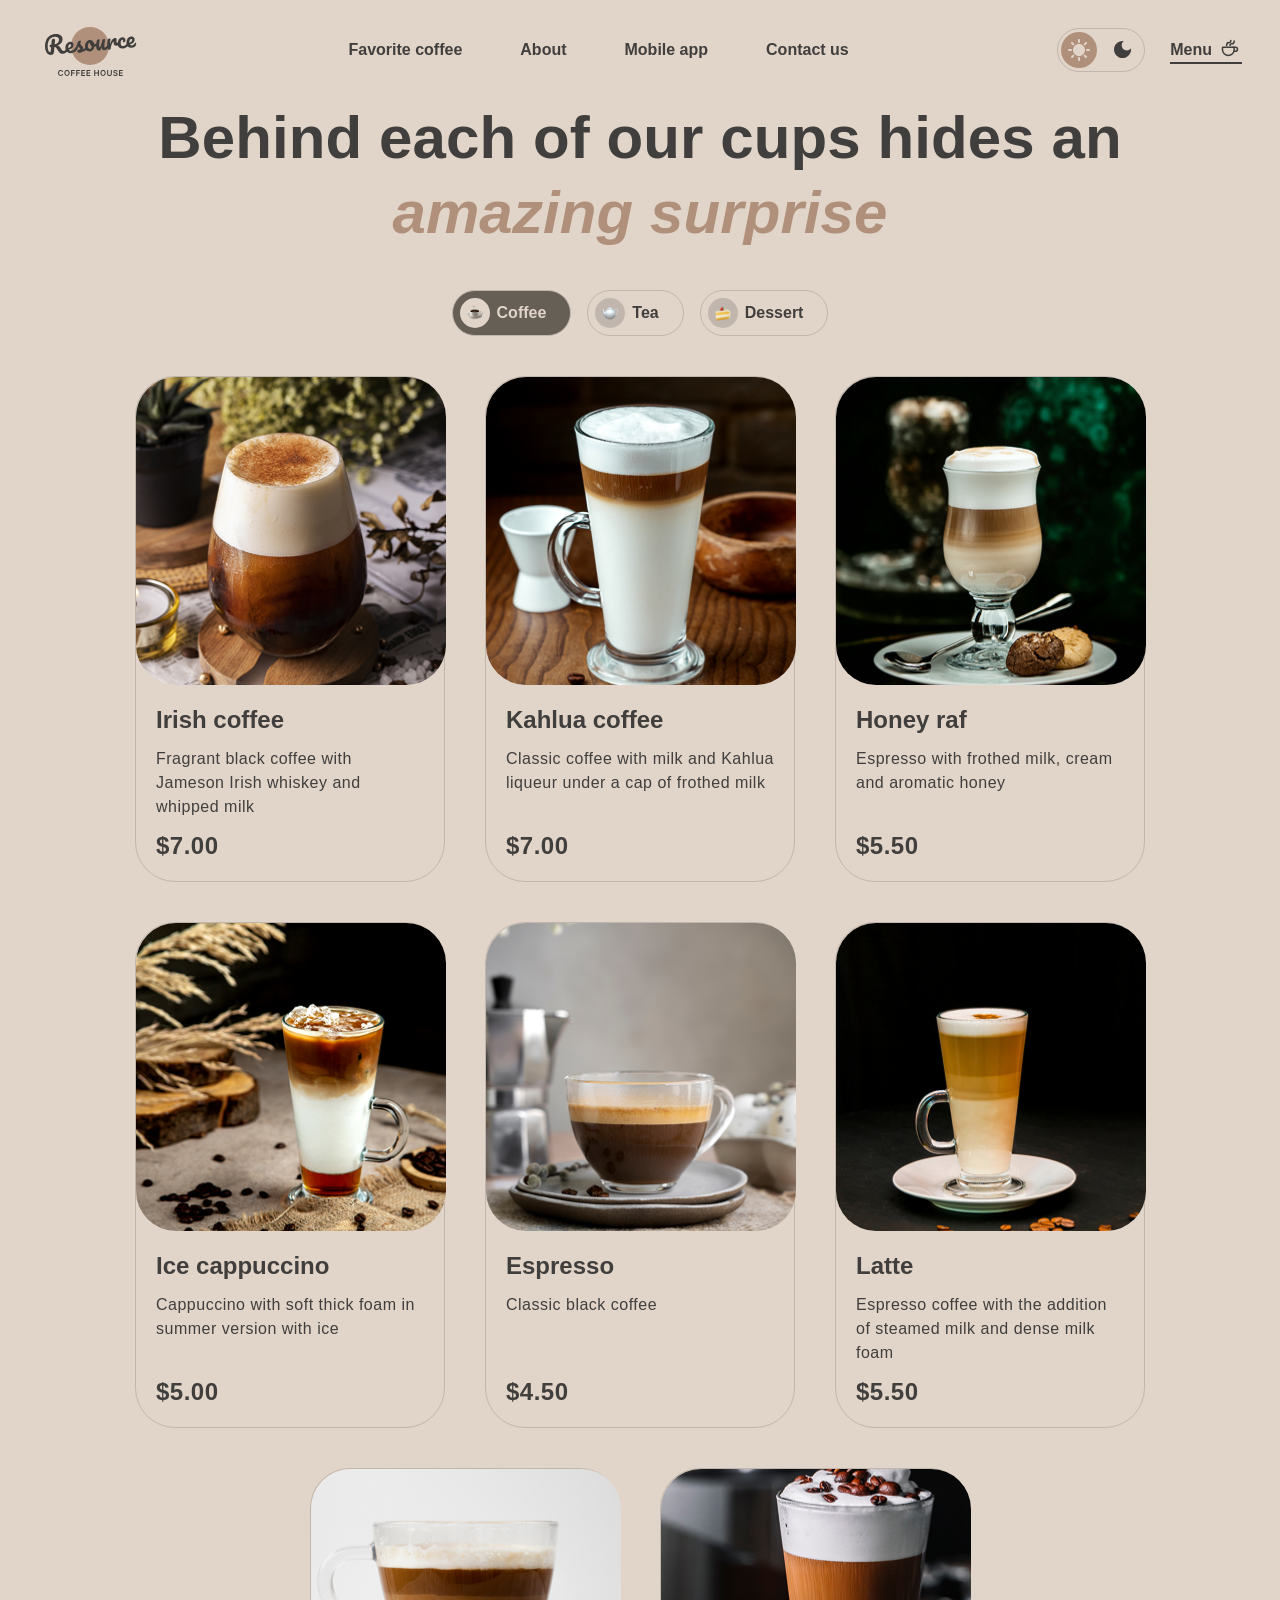
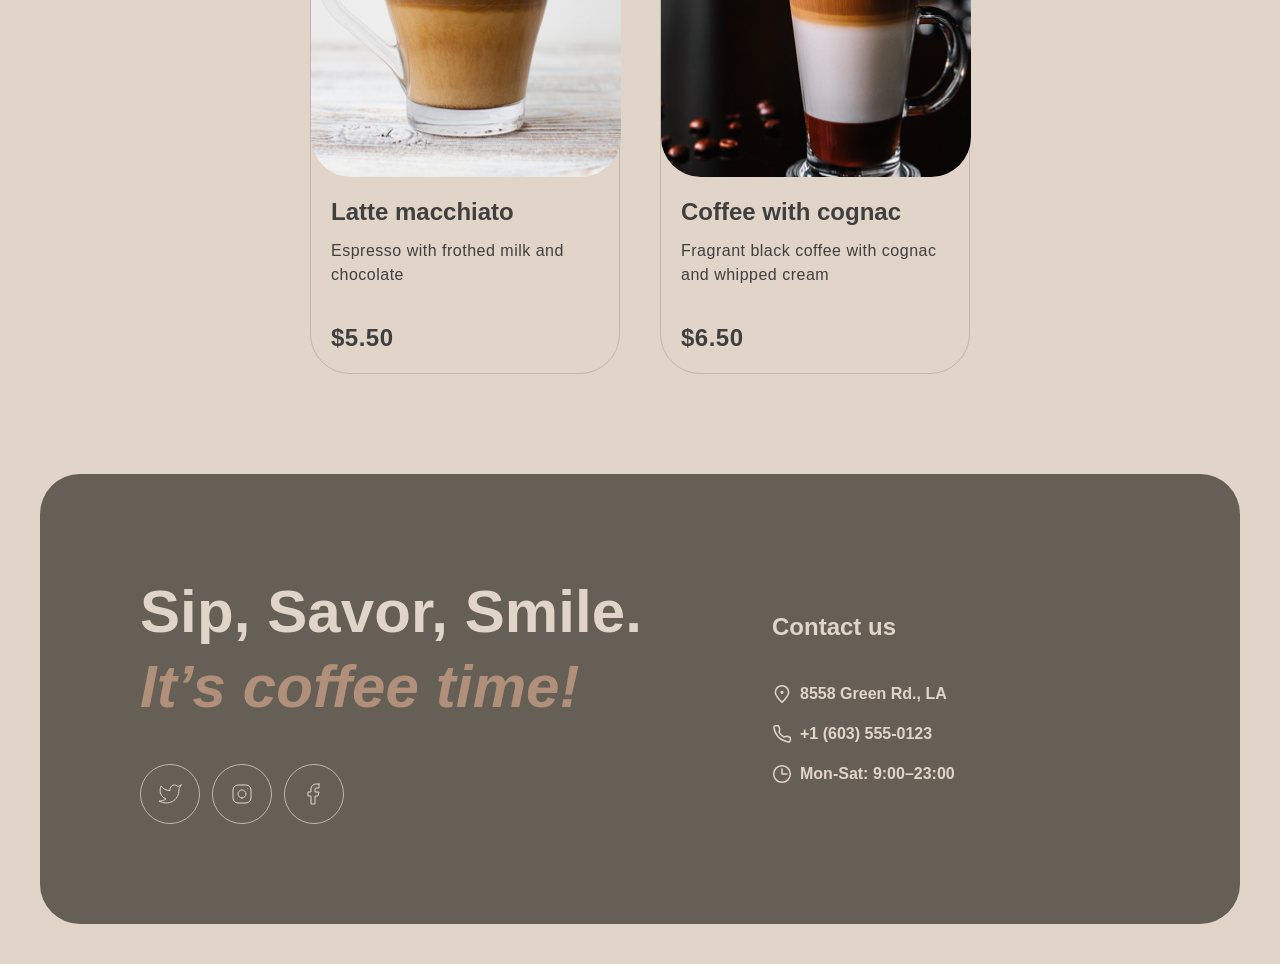
==== commit 0cdcf62f: "style: change size of moon svg in header" ====
--- a/menu.html
+++ b/menu.html
@@ -16,13 +16,13 @@
   <link rel="stylesheet" href="./css/menu.css">
   <link rel="stylesheet" href="./css/footer.css">
 </head>
-<body>
+<body class="preload">
 
   <header class="header" id="header-placeholder">
     <div class="wrapper">
       <div class="header__menu">
         <div class="header__logo">
-          <a href="index.html">
+          <a class="to-main" href="index.html">
             <span class="title-resource">
               <svg width="93" height="23" viewBox="0 0 93 23" fill="none" xmlns="http://www.w3.org/2000/svg">
                 <path d="M91.4304 9.72829C91.6376 9.71017 91.8054 9.79186 91.9337 9.97336C92.0779 10.1535 92.1647 10.4109 92.194 10.7456C92.2442 11.3194 92.1519 11.8254 91.9172 12.2635C91.5309 12.9879 90.9878 13.5735 90.2881 14.0202C89.6043 14.4655 88.7603 14.732 87.7562 14.8199C86.226 14.9538 84.9988 14.6034 84.0745 13.7688C83.1489 12.9182 82.6177 11.7119 82.4811 10.1499C82.3849 9.05008 82.5267 8.00976 82.9067 7.02891C83.2852 6.03212 83.8566 5.21924 84.6207 4.59025C85.4007 3.95987 86.3087 3.59935 87.3448 3.50871C88.2692 3.42783 89.0348 3.64192 89.6415 4.15098C90.2468 4.64411 90.5905 5.36087 90.6728 6.30128C90.769 7.40108 90.4535 8.38432 89.7263 9.251C89.0136 10.1003 87.7291 10.8391 85.8728 11.4673C86.3195 12.167 86.9971 12.4771 87.9056 12.3977C88.5591 12.3405 89.0798 12.1423 89.4678 11.8032C89.8716 11.4627 90.3211 10.9095 90.8162 10.1434C90.9866 9.88758 91.1913 9.74921 91.4304 9.72829ZM87.1433 5.88732C86.5536 5.93892 86.0815 6.32553 85.727 7.04717C85.3885 7.76742 85.2618 8.61368 85.3468 9.58597L85.351 9.63379C86.2719 9.32836 86.9838 8.9288 87.4867 8.43509C87.9896 7.94138 88.2152 7.39966 88.1636 6.80991C88.1371 6.50707 88.0285 6.27565 87.8379 6.11566C87.6617 5.93833 87.4302 5.86222 87.1433 5.88732Z" fill="currentColor"/>
@@ -77,7 +77,7 @@
               </svg>
             </span>
             <span class="theme-toggle__icon theme-toggle__icon-moon">
-              <svg width="20" height="20" viewBox="0 0 20 20" fill="currentColor" xmlns="http://www.w3.org/2000/svg">
+              <svg width="19" height="19" viewBox="0 0 20 20" fill="currentColor" xmlns="http://www.w3.org/2000/svg">
                 <path d="M9 0C4.03 0 0 4.03 0 9C0 13.97 4.03 18 9 18C13.97 18 18 13.97 18 9C18 8.54 17.96 8.08 17.9 7.64C16.92 9.01 15.32 9.9 13.5 9.9C10.52 9.9 8.1 7.48 8.1 4.5C8.1 2.69 8.99 1.08 10.36 0.0999999C9.92 0.0399999 9.46 0 9 0Z" fill="currentColor"/>
               </svg>
             </span>
--- a/css/base.css
+++ b/css/base.css
@@ -1,3 +1,8 @@
+.preload * {
+    transition: none !important;
+    animation: none !important;
+}
+
 html {
   font-size: 10px;
   box-sizing: border-box;
--- a/css/header.css
+++ b/css/header.css
@@ -144,7 +144,7 @@
   color: var(--light-moon-color);
   transition: all 0.5s ease;
   border-radius: 50%;
-  padding: 7px;
+  padding: 8px;
   background-color: var(--light-moon-bg-color);
 }
 
@@ -162,7 +162,22 @@
 
 @media screen and (max-width: 768px) {
   .nav {
-    display: none;
+    display: flex;
+    flex-direction: column;
+    justify-content: end;
+    position: fixed;
+    width: 100%;
+    height: calc(100vh - 80px);
+    top: 80px;
+    left: 0;
+    padding: 150px 40px;
+    background: var(--background-page);
+    z-index: 3;
+    gap: 100px;
+    transform: translateX(100%);
+    visibility: hidden;
+    pointer-events: none;
+    transition: transform 0.8s ease, visibility 0s linear 0.8s;
   }
 
   .nav-item {
--- a/css/burger.css
+++ b/css/burger.css
@@ -48,21 +48,12 @@
   }
 
   .nav.opened-burger-menu {
-    display: flex;
-    flex-direction: column;
-    justify-content: end;
-    position: fixed;
-    width: 100%;
-    height: calc(100vh - 80px);
-    top: 80px;
-    left: 0;
-    padding: 150px 40px;
-    background: var(--background-page);
+    opacity: 1;
     z-index: 3;
-    /* transform: translateX(+100%); */
-    transition: 0.5s;
-    animation: menu 0.5s linear;
-    gap: 100px;
+    transform: translateX(0);
+    visibility: visible;
+    pointer-events: auto;
+    transition: transform 0.8s ease, visibility 0s linear 0s;
   }
 
   .nav-list {
@@ -72,15 +63,6 @@
   align-items: center;
   gap: 60px;
 }
-
-  @keyframes menu {
-    from {
-        opacity: 0;
-    }
-    to {
-        opacity: 1;
-    }
-  }
 
   .nav-link {
   padding: 10px;
@@ -142,82 +124,6 @@
 
 
 
-
-
-/*бургер кнопка*/
-/* блок гибкой настройки каждого элемента навигации справа*/
-
-
-/* .nav-list {
-  display: flex;
-  align-items: center;
-  gap: 8px;
-} */
-
-
-
-
-/*действия и анимации бергер-меню после нажатия на бургер при первом откртии*/
-
-
-  /* .burger-button {
-    display: block;
-    animation: burgerAppearence 0.5s ease;
-  }
-
-
-  @keyframes burgerAppearence {
-    from {
-        opacity: 0;
-        transform: scale(0.5);
-        transform: rotate(-90deg);
-    }
-    to {
-        opacity: 1;
-        transform: scale(1);
-        transform: rotate(0);
-    }
-  } */
-
-/*действия и анимации бергер-меню после нажатия на бургер при первом откртии*/
-
-
-
-
-
-/* //////burger menu nonactive//////*/
-
-  /* .nav {
-    display: flex;
-    justify-content: center;
-    position: fixed;
-    width: 100%;
-    height: calc(100vh - 64px);
-    top: 64px;
-    left: 0;
-    background: #ffffff;
-    z-index: 5;
-    transform: translateX(+100%);
-    transition: 0.5s;
-    animation: menu 2s linear;
-  }
-  @keyframes menu {
-    from {
-        opacity: 0;
-    }
-    to {
-        opacity: 1;
-    }
-  } */
-
-/*Активируем окно меню бургер*/
-
-  /* .nav-active {
-    transform: translateX(0);
-    transition: 1s all cubic-bezier(0, 0, 0.2, 1);
-  } */
-
-
 /* //////burger menu specifics//////*/
 
 
--- a/css/sections.css
+++ b/css/sections.css
@@ -46,19 +46,30 @@
 
 
 /* favorite-coffee section */
-.slider {
-  display: flex;
-  align-items: center;
-  flex-direction: column;
-  gap: 20px;
-}
-
 .slider-container {
   display: flex;
   align-items: center;
   justify-content: space-between;
   margin-top: 40px;
 }
+
+.slider {
+  display: flex;
+  overflow: hidden;
+  align-items: center;
+  justify-content: center;
+  max-width: 480px;
+}
+
+.slider-inner-content {
+  display: flex;
+  flex-direction: row;
+  gap: 200px;
+  align-items: center;
+  justify-content: center;
+  width: 100%;
+}
+
 
 .slider__button {
   flex-shrink: 0;
@@ -86,10 +97,7 @@
 }
 
 .slider-img {
-  max-width: 480px;
-  max-height: 480px;
-  min-width: 348px;
-  min-height: 348px;
+  min-width: 480px;
 }
 
 .slider-img img {
@@ -212,7 +220,7 @@
 }
 
 .mobile-apps_image img {
-  width: 100%;
+  min-width: 100%;
   height: 100%;
   object-fit: cover;
 }
@@ -296,6 +304,7 @@
     gap: 40px;
     max-width: 688px;
   }
+
 }
 
 @media screen and (max-width: 656px) {
@@ -304,11 +313,16 @@
     align-items: center;
     justify-content: center;
   }
+      .slider-img {
+  min-width: 348px;
+  }
 
   .wrapper__background {
     padding: 60px 16px;
     border-radius: 40px;
   }
+
+
 }
 
 @media screen and (max-width: 552px) {
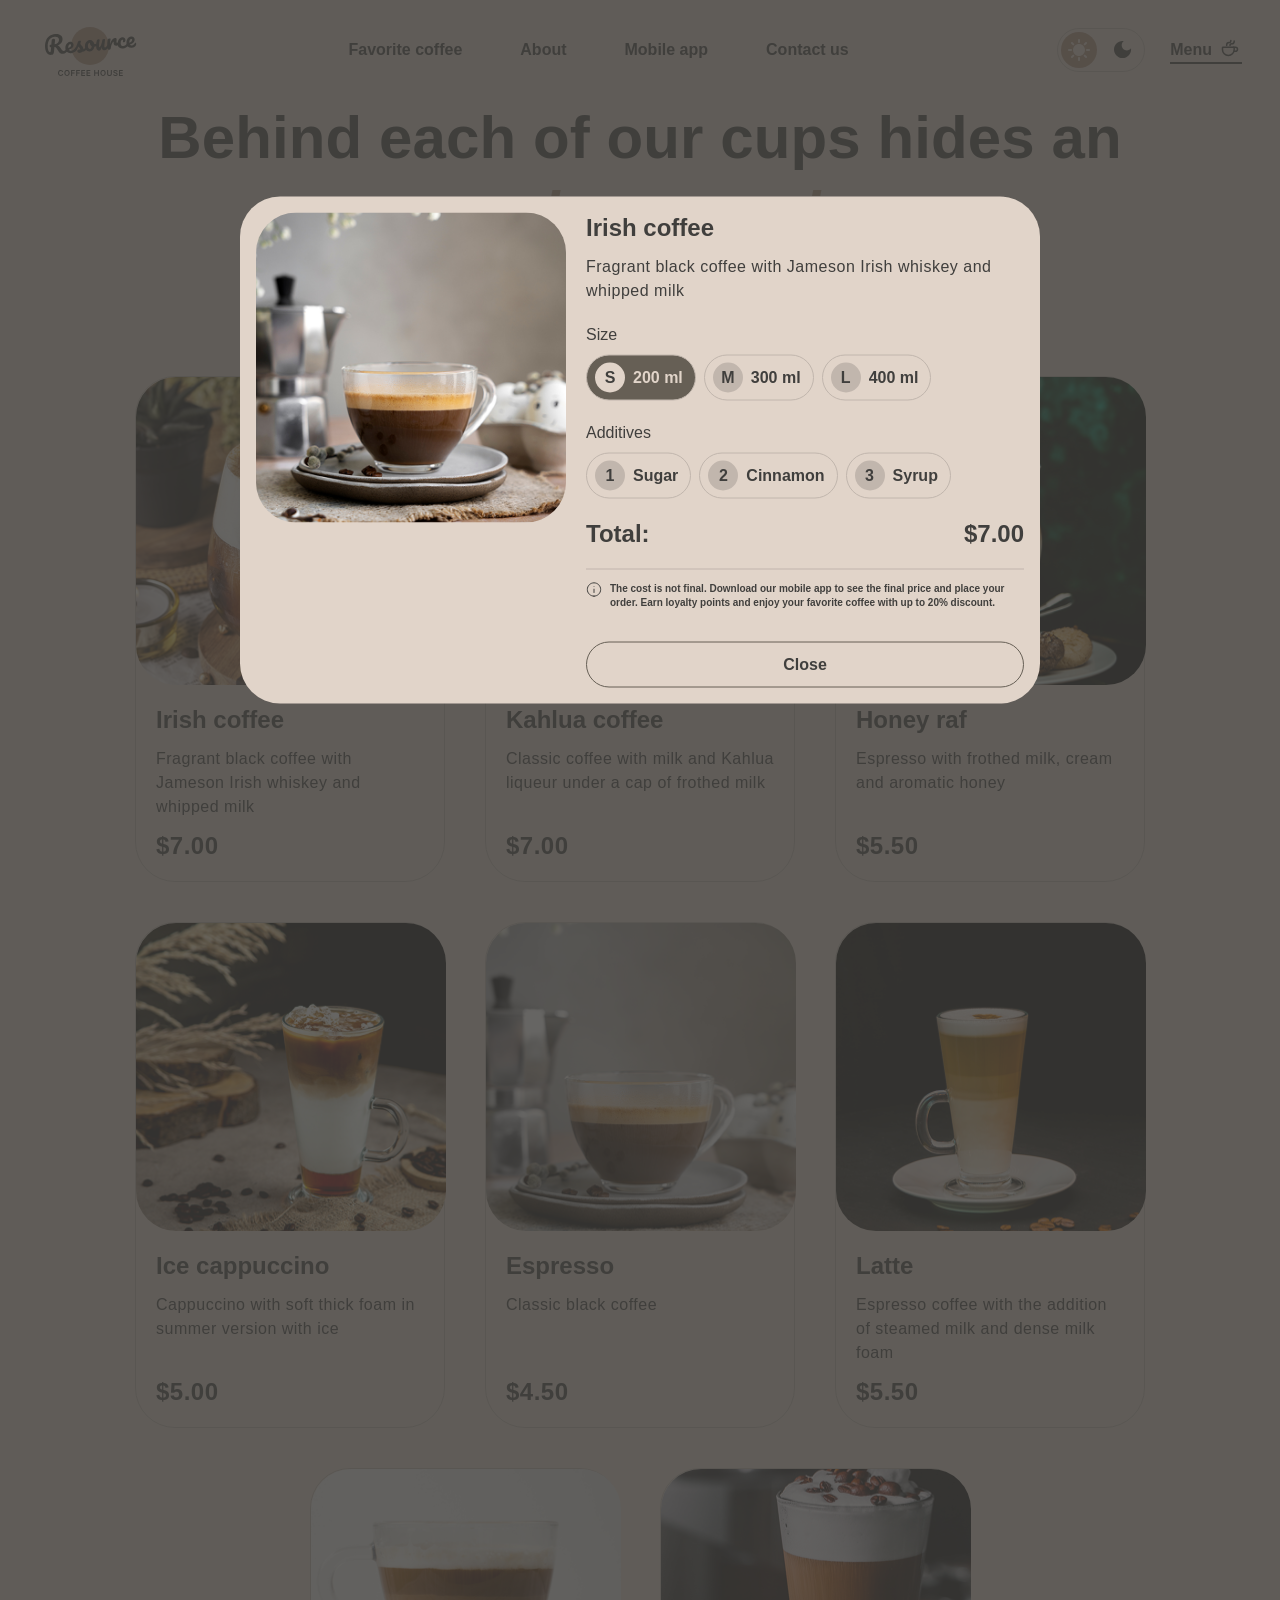
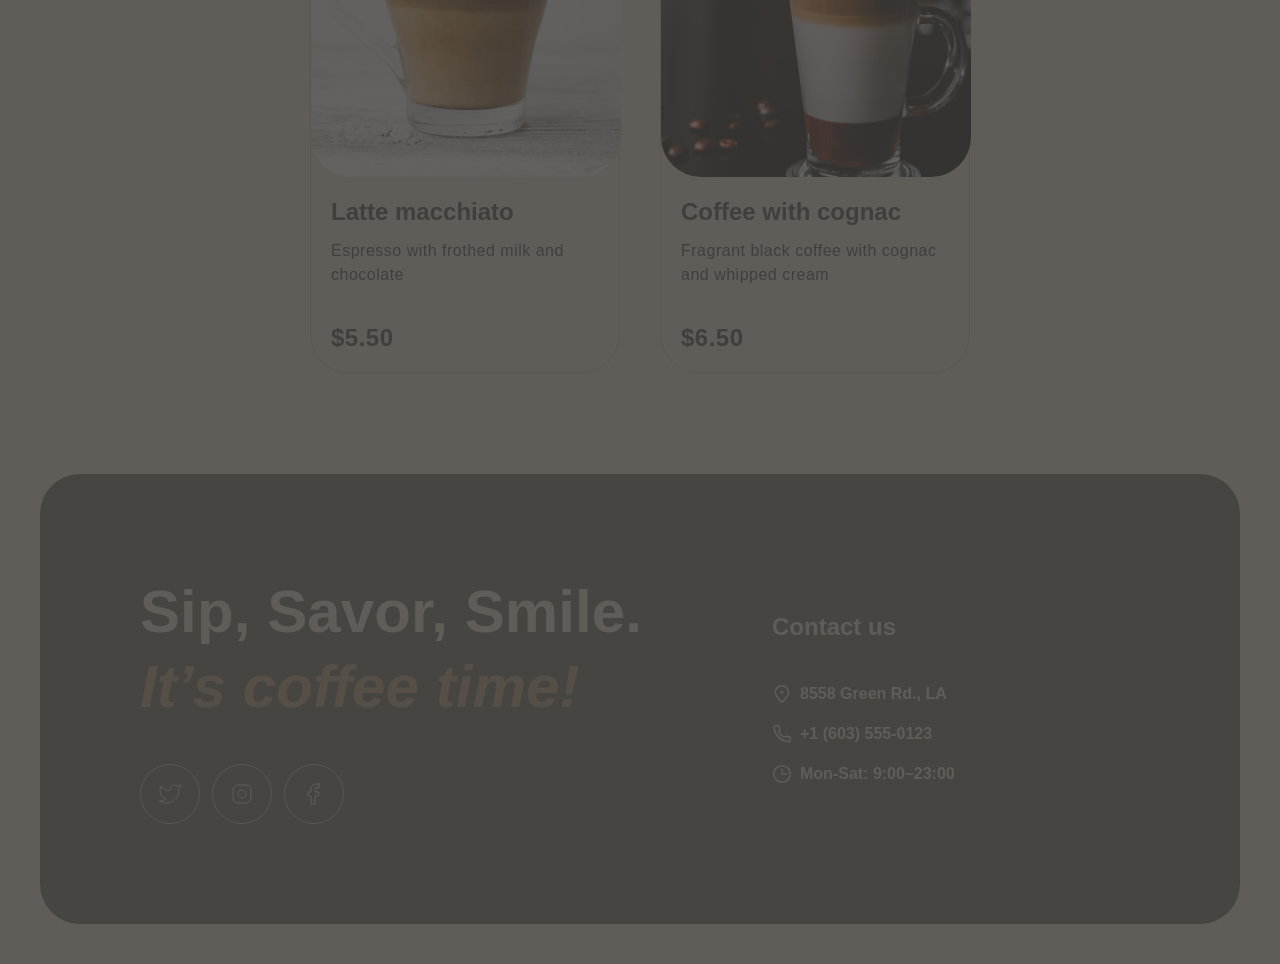
==== commit 3766acfb: "style: add styles for modal window" ====
--- a/menu.html
+++ b/menu.html
@@ -15,6 +15,7 @@
   <link rel="stylesheet" href="./css/sections.css">
   <link rel="stylesheet" href="./css/menu.css">
   <link rel="stylesheet" href="./css/footer.css">
+  <link rel="stylesheet" href="./css/modal.css">
 </head>
 <body class="preload">
 
@@ -221,14 +222,14 @@
                 </div>
               </div>
           </div>
-          <div class="refresh">
+          <button class="refresh">
             <span>
               <svg width="24" height="24" viewBox="0 0 24 24" fill="none" xmlns="http://www.w3.org/2000/svg">
                 <path d="M21.8883 13.5C21.1645 18.3113 17.013 22 12 22C6.47715 22 2 17.5228 2 12C2 6.47715 6.47715 2 12 2C16.1006 2 19.6248 4.46819 21.1679 8" stroke="currentColor" stroke-linecap="round" stroke-linejoin="round"/>
                 <path d="M17 8H21.4C21.7314 8 22 7.73137 22 7.4V3" stroke="currentColor" stroke-linecap="round" stroke-linejoin="round"/>
               </svg>
             </span>
-          </div>
+          </button>
         </div>
       </div>
     </section>
@@ -295,9 +296,66 @@
     </div>
   </footer>
 
+  <div class="modal__background">
+    <div class="modal__window">
+      <div class="modal__img">
+        <img src="./assets/img/coffee-5.png" alt="" class="">
+      </div>
+      <div class="modal__content">
+        <div class="modal__content-header">
+          <h3>Irish coffee</h3>
+          <p>Fragrant black coffee with Jameson Irish whiskey and whipped milk</p>
+        </div>
+        <div class="modal__content-size">
+            <span>Size</span>
+            <div class="modal-tabs">
+              <button class="modal-tab s modal-active-tab" type="button"><span class="action-link">S</span><span class="action-link">200 ml</span></button>
+              <button class="modal-tab m" type="button"><span class="action-link">M</span><span class="action-link">300 ml</span></button>
+              <button class="modal-tab l" type="button"><span class="action-link">L</span><span class="action-link">400 ml</span></button>
+            </div>
+        </div>
+        <div class="modal__content-additives">
+          <span>Additives</span>
+          <div class="modal-tabs">
+            <button class="modal-tab add-1" type="button"><span class="action-link">1</span><span class="action-link">Sugar</span></button>
+            <button class="modal-tab add-2" type="button"><span class="action-link">2</span><span class="action-link">Cinnamon</span></button>
+            <button class="modal-tab add-3" type="button"><span class="action-link">3</span><span class="action-link">Syrup</span></button>
+          </div>
+        </div>
+        <div class="modal__content-total">
+          <span class="size-type">Total:</span>
+          <span class="size-type">$7.00</span>
+        </div>
+        <div class="modal__content-info">
+          <span class="info-empty">
+            <svg width="16" height="16" viewBox="0 0 16 16" fill="none" xmlns="http://www.w3.org/2000/svg">
+              <g clip-path="url(#clip0_147811_7611)">
+              <path d="M8 7.66663V11" stroke="currentColor" stroke-linecap="round" stroke-linejoin="round"/>
+              <path d="M8 5.00667L8.00667 4.99926" stroke="currentColor" stroke-linecap="round" stroke-linejoin="round"/>
+              <path d="M8.00016 14.6667C11.6821 14.6667 14.6668 11.6819 14.6668 8.00004C14.6668 4.31814 11.6821 1.33337 8.00016 1.33337C4.31826 1.33337 1.3335 4.31814 1.3335 8.00004C1.3335 11.6819 4.31826 14.6667 8.00016 14.6667Z" stroke="currentColor" stroke-linecap="round" stroke-linejoin="round"/>
+              </g>
+              <defs>
+              <clipPath id="clip0_147811_7611">
+              <rect width="16" height="16" fill="white"/>
+              </clipPath>
+              </defs>
+            </svg>
+          </span>
+          <!-- action-link -->
+          <span class="caption-link">
+            The cost is not final. Download our mobile app to see the final price and place your order. Earn loyalty points and enjoy your favorite coffee with up to 20% discount.
+          </span>
+        </div>
+        <div class="modal__content-closeButton">
+          <button class="modal-close-btn action-link">Close</button>
+        </div>
+      </div>
+    </div>
+  </div>
+
 <!-- <script src="./js/coffee-site-parts.js"></script> -->
  <script src="./js/index.js"></script>
- <!-- <script type="module" src="./js/tab-select.js"></script> -->
+ <script type="module" src="./js/tab-select.js"></script>
    <script src="./js/switch-style.js"></script>
     <script src="./js/burger.js"></script>
 </body>
--- a/css/base.css
+++ b/css/base.css
@@ -12,6 +12,7 @@
 }
 
 body {
+  position: relative;
   font-family: 'inter-regular', sans-serif;
   font-size: 1.6rem;
   font-weight: 400;
--- a/css/sections.css
+++ b/css/sections.css
@@ -57,19 +57,17 @@
   display: flex;
   overflow: hidden;
   align-items: center;
-  justify-content: center;
+  justify-content: flex-start;
   max-width: 480px;
 }
 
 .slider-inner-content {
   display: flex;
   flex-direction: row;
-  gap: 200px;
-  align-items: center;
-  justify-content: center;
+  align-items: center;
   width: 100%;
-}
-
+  transition: all 0.5s ease;
+}
 
 .slider__button {
   flex-shrink: 0;
@@ -83,6 +81,7 @@
   transition: all 0.5s ease;
   cursor: pointer;
   color: var(--text-primary);
+  z-index: 5;
 }
 
 .slider__button svg {
@@ -313,7 +312,10 @@
     align-items: center;
     justify-content: center;
   }
-      .slider-img {
+  .slider {
+    max-width: 348px;
+  }
+  .slider-img {
   min-width: 348px;
   }
 
--- a/css/menu.css
+++ b/css/menu.css
@@ -105,6 +105,7 @@
   gap: 40px;
   justify-content: center;
   margin-bottom: 40px;
+  transition: all 1s ease;
 }
 
 /*animation for carts*/
@@ -115,9 +116,9 @@
   height: 506px;
   border: 1px solid var(--border-primary);
   border-radius: 40px;
+  cursor: pointer;
+  opacity: 0.3;
   transition: all 1s ease;
-  cursor: pointer;
-  opacity: 0.4;
   transform: translateY(10px);
   animation: cartAppear 1s ease forwards;
 }
--- a/css/modal.css
+++ b/css/modal.css
@@ -0,0 +1,163 @@
+.modal__background {
+  background-color: var(--background-overlay);
+  width: 100%;
+  height: 100%;
+  z-index: 5;
+  position: absolute;
+  left: 0;
+  top: 0;
+
+}
+
+.modal__window {
+  display: flex;
+  flex-direction: row;
+  position: fixed;
+  gap: 20px;
+  min-width: 800px;
+  padding: 16px;
+  transform: translate(-50%, -50%);
+  left: 50%;
+  top: 50%;
+  z-index: 10;
+  background-color: var(--background-page);
+  border-radius: 40px;
+}
+
+.modal__img {
+  min-height: 310px;
+  min-width: 310px;
+  overflow: hidden;
+}
+
+.modal__img img {
+  width: 100%;
+  height: auto;
+  object-fit: cover;
+    border-radius: 40px;
+}
+
+.modal__content {
+    display: flex;
+    gap: 20px;
+    flex-direction: column;
+}
+
+.modal__content-header {
+  display: flex;
+  gap: 12px;
+  flex-direction: column;
+}
+
+.size-type {
+font-weight: 600;
+font-size: 24px;
+line-height: 125%;
+}
+
+.modal__content-size {
+  display: flex;
+  flex-direction: column;
+  gap: 8px;
+}
+
+.modal-tabs {
+  display: flex;
+  align-items: center;
+  gap: 8px;
+  justify-content: flex-start;
+}
+
+.modal-tab {
+  display: inline-flex;
+  gap: 8px;
+  align-items: center;
+  justify-content: space-between;
+  width: auto;
+  height: 46px;
+  padding: 4px 12px 4px 8px;
+  border-radius: 30px;
+  border: 1px solid var(--border-primary);
+  background-color: transparent;
+  color: var(--text-primary);
+  cursor: pointer;
+  transition: background-color 0.5s ease;
+}
+
+.modal-tab span:first-child {
+  display: inline-flex;
+  width: 30px;
+  height: 30px;
+  border-radius: 50%;
+  background: var(--border-primary);
+  transition: background 0.5s ease;
+  align-items: center;
+  justify-content: center;
+}
+
+.modal-tab.modal-active-tab {
+  background: var(--background-container);
+  color: var(--text-inverse);
+  cursor: default;
+}
+
+.modal-tab.modal-active-tab span:first-child {
+  color: var(--text-primary);
+  background: var(--background-page);
+}
+.modal-tab:hover {
+  background: var(--background-container);
+  color: var(--text-inverse);
+}
+.modal-tab:hover span:first-child{
+  background: var(--background-page);
+  color: var(--text-primary);
+}
+
+.modal__content-additives {
+  display: flex;
+  flex-direction: column;
+  gap: 8px;
+}
+
+.modal__content-total {
+  display: flex;
+  justify-content: space-between;
+  gap: 20px;
+}
+
+.modal__content-info {
+  display: flex;
+  gap: 8px;
+  padding: 12px 0;
+  border-top: 1px solid var(--border-primary);
+}
+
+.info-empty svg {
+    width: 16px;
+    height: 16px;
+    flex-shrink: 0;
+    max-width: none;
+}
+
+.modal__content-closeButton {
+  display: flex;
+  align-items: center;
+  justify-content: center;
+}
+
+.modal-close-btn {
+
+   display: inline-flex;
+  gap: 8px;
+  align-items: center;
+  justify-content: center;
+  width: 100%;
+  padding: 10px 78px;
+  border-radius: 30px;
+  border: 1px solid var(--background-container);
+  background-color: transparent;
+  color: var(--text-primary);
+  cursor: pointer;
+  transition: background-color 0.5s ease;
+}
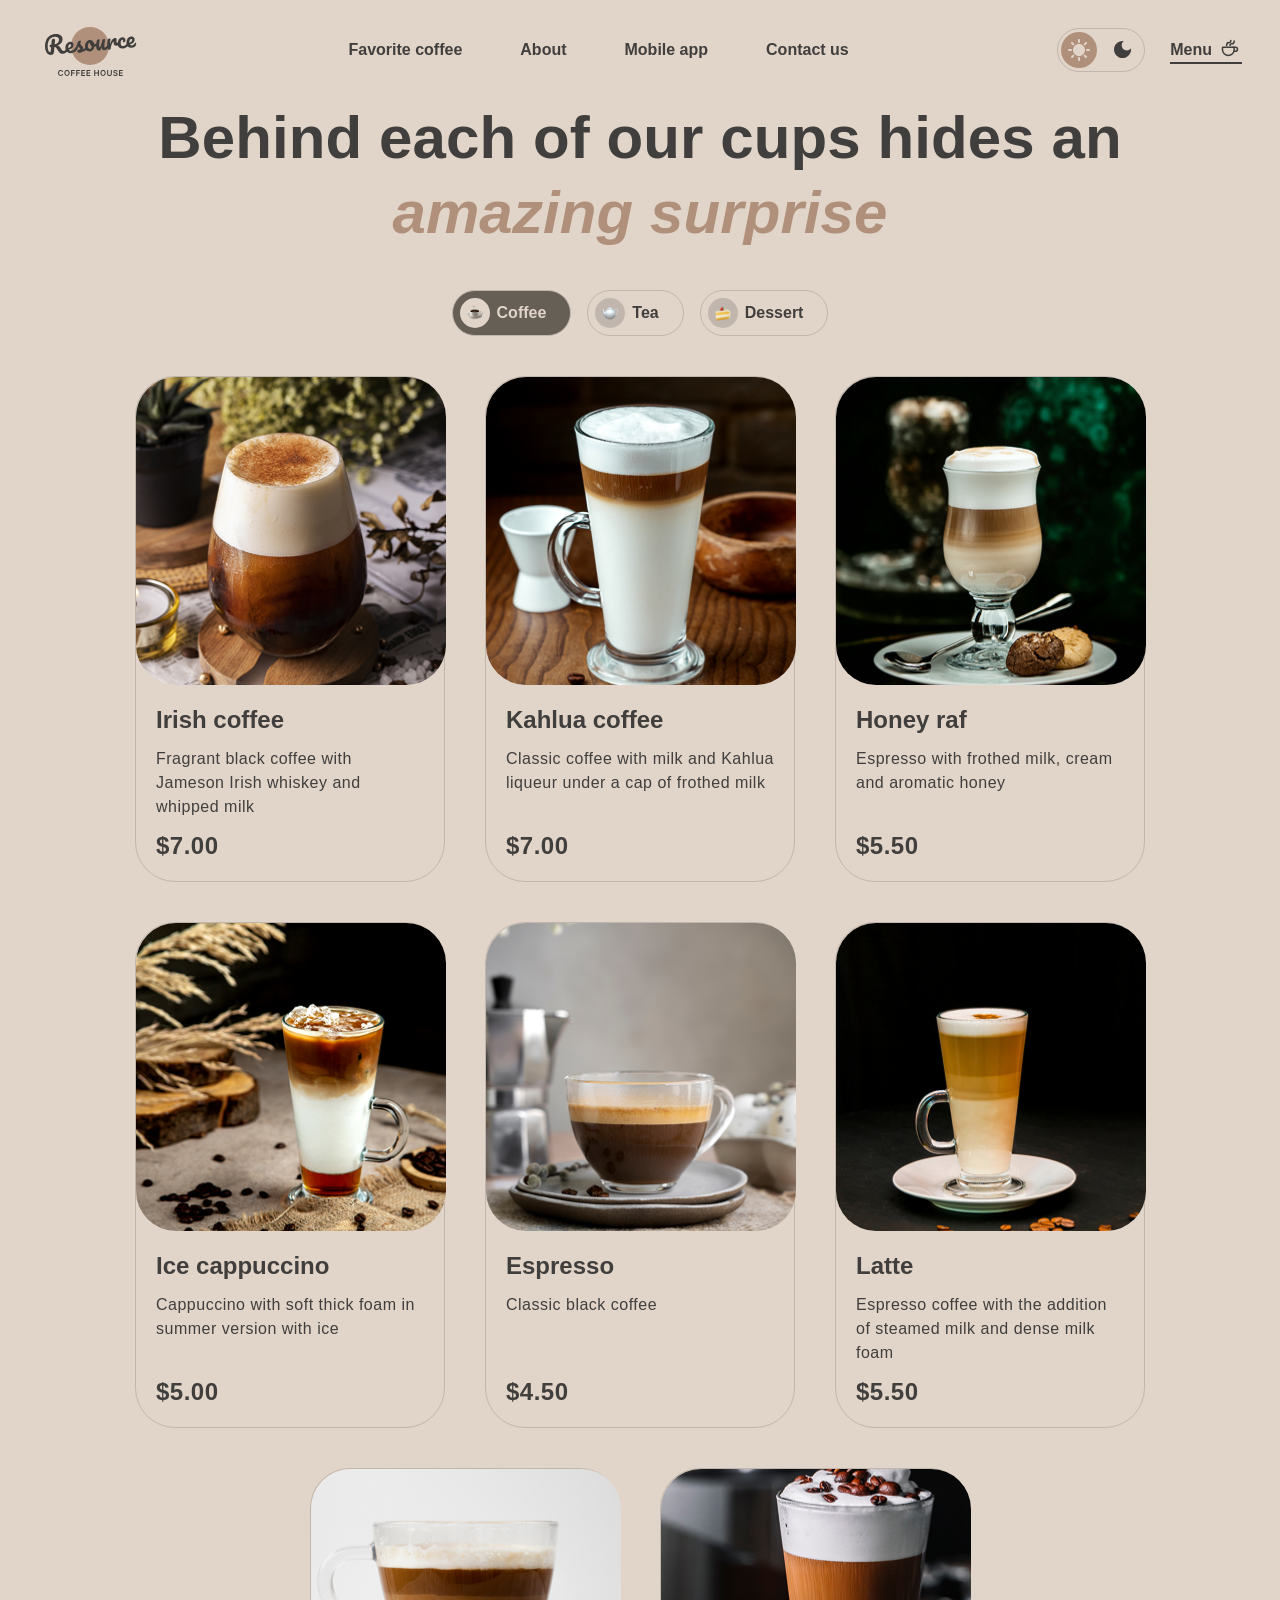
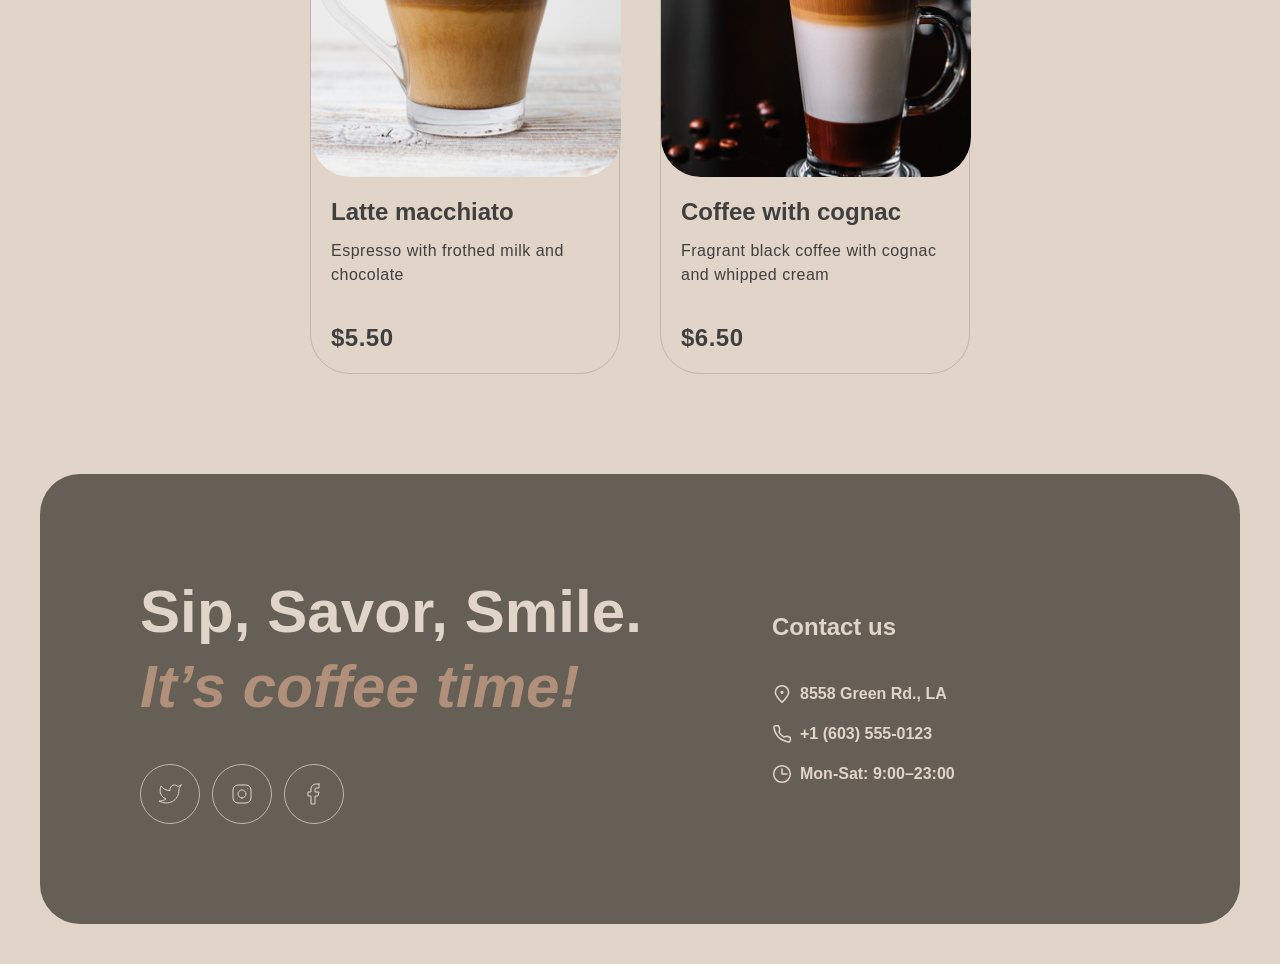
==== commit 3acaf151: "feat: add modal interactive and modal window" ====
--- a/menu.html
+++ b/menu.html
@@ -358,5 +358,6 @@
  <script type="module" src="./js/tab-select.js"></script>
    <script src="./js/switch-style.js"></script>
     <script src="./js/burger.js"></script>
+     <script type="module" src="./js/modal.js"></script>
 </body>
 </html>
--- a/css/settings.css
+++ b/css/settings.css
@@ -40,6 +40,11 @@
   --light-moon-color-hovered: var(--text-inverse);
   --light-moon-bg-color-hovered: var(--dark-border-primary);
 /*header button switch theme end*/
+
+/*modal*/
+  --modal-border-color: #665f55;
+  --modal-background-color: #e1d4c9;
+  --modal-active-text: #e1d4c9;
 }
 
 .darkstyle {
@@ -63,4 +68,9 @@
   --light-moon-color-hovered: var(--dark-text-inverse);
   --light-moon-bg-color-hovered: var(--dark-text-accent);
 /*header button switch theme end*/
+
+/*modal*/
+  --modal-border-color: #665f55;
+  --modal-background-color: #403f3d;
+  --modal-active-bg: #292826;
 }
--- a/css/modal.css
+++ b/css/modal.css
@@ -2,11 +2,17 @@
   background-color: var(--background-overlay);
   width: 100%;
   height: 100%;
-  z-index: 5;
-  position: absolute;
-  left: 0;
-  top: 0;
+  z-index: 100;
+  position: fixed;
+  inset: 0;
+  display: none;
+  opacity: 0;
+  transition: opacity 0.3s ease;
+}
 
+.modal__background.active {
+  display: block;
+  opacity: 1;
 }
 
 .modal__window {
@@ -20,7 +26,7 @@
   left: 50%;
   top: 50%;
   z-index: 10;
-  background-color: var(--background-page);
+  background-color: var(--modal-background-color);
   border-radius: 40px;
 }
 
@@ -96,24 +102,24 @@
 }
 
 .modal-tab.modal-active-tab {
-  background: var(--background-container);
-  color: var(--text-inverse);
-  cursor: default;
+  background: var(--background-page);
+  color: var(--text-primary);
 }
 
 .modal-tab.modal-active-tab span:first-child {
   color: var(--text-primary);
-  background: var(--background-page);
+  background: var(--modal-background-color);
 }
+
 .modal-tab:hover {
-  background: var(--background-container);
-  color: var(--text-inverse);
-}
-.modal-tab:hover span:first-child{
-  background: var(--background-page);
+  background: var(--modal-active-bg);
   color: var(--text-primary);
 }
 
+.modal-tab:hover span:first-child {
+  background: var(--modal-background-color);
+  color: var(--text-primary);
+}
 .modal__content-additives {
   display: flex;
   flex-direction: column;
@@ -147,17 +153,21 @@
 }
 
 .modal-close-btn {
-
-   display: inline-flex;
+  display: inline-flex;
   gap: 8px;
   align-items: center;
   justify-content: center;
   width: 100%;
   padding: 10px 78px;
   border-radius: 30px;
-  border: 1px solid var(--background-container);
+  border: 1px solid var(--modal-border-color);
   background-color: transparent;
   color: var(--text-primary);
   cursor: pointer;
   transition: background-color 0.5s ease;
-}+}
+
+.modal-close-btn:hover {
+  background: var(--modal-active-bg);
+  color: var(--modal-active-text);
+}
